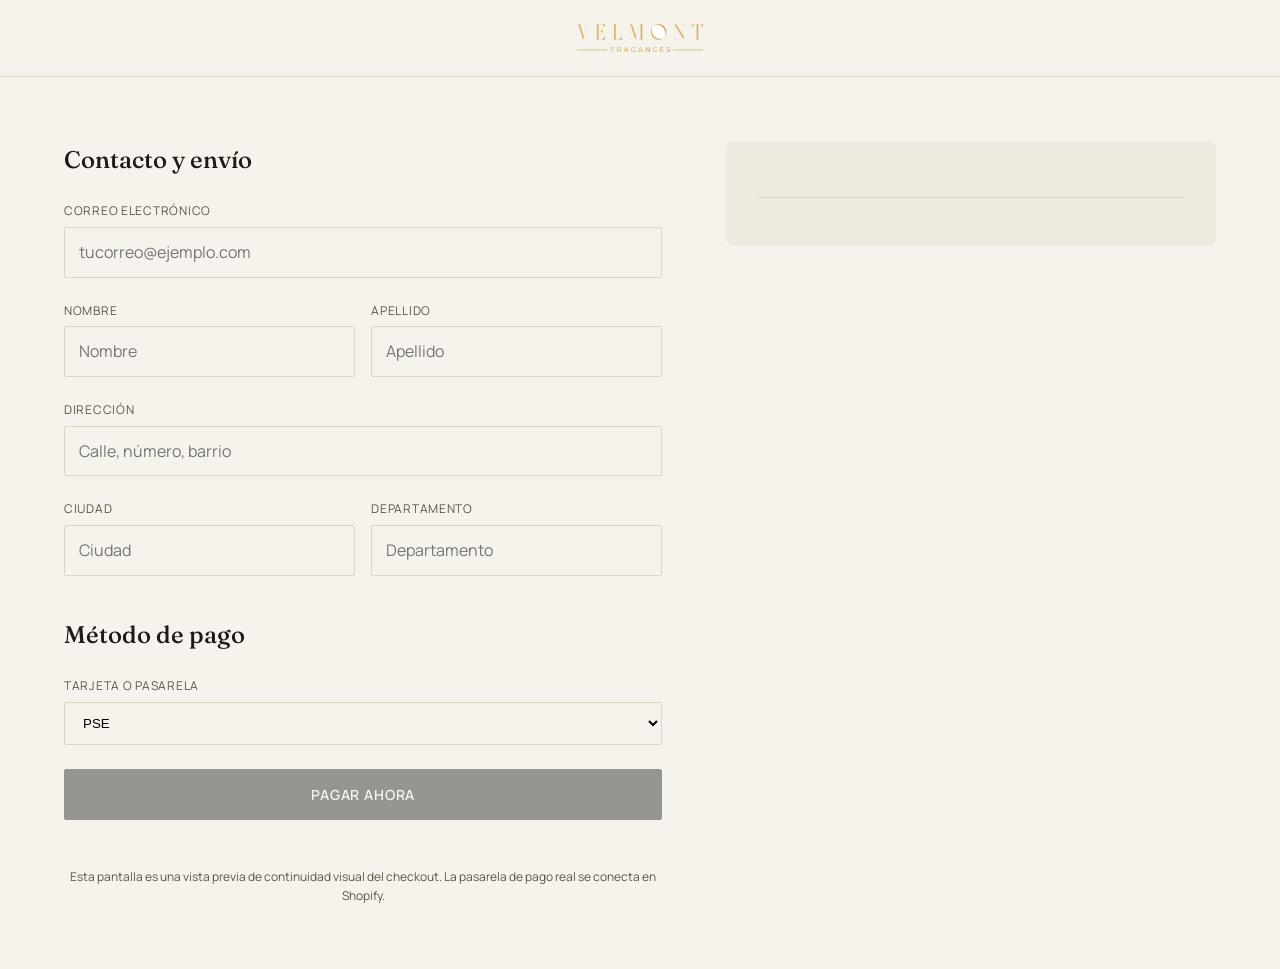
==== prototype/checkout-preview.html @ fd4b8d19 "Add VELMONT prototype: full boutique perfume experience Complete static prototype (no build step) im" ====
<!doctype html>
<html lang="es">
<head>
<meta charset="utf-8">
<meta name="viewport" content="width=device-width, initial-scale=1">
<title>Finalizar compra — VELMONT</title>
<meta name="robots" content="noindex">
<link rel="icon" href="assets/img/logo/favicon-32.png" sizes="32x32">
<link rel="preconnect" href="https://fonts.googleapis.com">
<link rel="preconnect" href="https://fonts.gstatic.com" crossorigin>
<link href="https://fonts.googleapis.com/css2?family=Fraunces:ital,opsz,wght@0,9..144,400;0,9..144,500;0,9..144,600&family=Manrope:wght@400;500;600;700&display=swap" rel="stylesheet">
<link rel="stylesheet" href="assets/css/tokens.css">
<link rel="stylesheet" href="assets/css/base.css">
<link rel="stylesheet" href="assets/css/components.css">
<style>
  body { background: var(--paper); }
  .checkout-header { display: flex; align-items: center; justify-content: center; padding: var(--sp-5) 0; border-bottom: 1px solid var(--line); }
  .checkout-header img { height: 28px; }
  .checkout { display: grid; grid-template-columns: 1.1fr 0.9fr; gap: var(--sp-8); padding-block: var(--sp-8); }
  .checkout__form, .checkout__summary { min-width: 0; }
  .checkout__form { display: flex; flex-direction: column; gap: var(--sp-5); }
  .form-field { display: flex; flex-direction: column; gap: 6px; min-width: 0; }
  .form-field label { font-size: var(--fs-label); letter-spacing: var(--tracking-wide); text-transform: uppercase; color: var(--on-surface-dim); }
  .form-field input, .form-field select { width: 100%; min-width: 0; border: 1px solid var(--line); border-radius: var(--radius-sm); padding: 12px 14px; background: var(--surface); }
  .form-row { display: grid; grid-template-columns: 1fr 1fr; gap: var(--sp-4); }
  @media (max-width: 480px) { .form-row { grid-template-columns: 1fr; } }
  .checkout__summary { background: var(--surface-alt); border-radius: var(--radius-lg); padding: var(--sp-6); align-self: start; position: sticky; top: var(--sp-6); }
  .summary-line { display: grid; grid-template-columns: 48px 1fr auto; gap: var(--sp-3); align-items: center; margin-bottom: var(--sp-4); }
  .summary-line__thumb { width: 48px; }
  .summary-totals { border-top: 1px solid var(--line); margin-top: var(--sp-5); padding-top: var(--sp-4); display: flex; flex-direction: column; gap: 8px; font-size: var(--fs-small); }
  .summary-totals .row-total { font-family: var(--font-display); font-size: 1.3rem; padding-top: var(--sp-2); border-top: 1px solid var(--line); }
  .badge-note { font-size: 12px; color: var(--on-surface-dim); margin-top: var(--sp-5); text-align: center; }
  @media (max-width: 860px) { .checkout { grid-template-columns: 1fr; } .checkout__summary { position: static; } }
</style>
</head>
<body>
  <div class="checkout-header">
    <a href="/"><img src="assets/img/logo/velmont-wordmark.png" alt="VELMONT"></a>
  </div>
  <main class="container checkout">
    <section class="checkout__form">
      <h1 class="h-card">Contacto y envío</h1>
      <div class="form-field"><label>Correo electrónico</label><input type="email" placeholder="tucorreo@ejemplo.com"></div>
      <div class="form-row">
        <div class="form-field"><label>Nombre</label><input type="text" placeholder="Nombre"></div>
        <div class="form-field"><label>Apellido</label><input type="text" placeholder="Apellido"></div>
      </div>
      <div class="form-field"><label>Dirección</label><input type="text" placeholder="Calle, número, barrio"></div>
      <div class="form-row">
        <div class="form-field"><label>Ciudad</label><input type="text" placeholder="Ciudad"></div>
        <div class="form-field"><label>Departamento</label><input type="text" placeholder="Departamento"></div>
      </div>
      <h1 class="h-card" style="margin-top:16px">Método de pago</h1>
      <div class="form-field"><label>Tarjeta o pasarela</label><select><option>PSE</option><option>Tarjeta de crédito/débito</option><option>Nequi</option></select></div>
      <button class="btn btn--primary btn--block" disabled title="Vista previa de continuidad visual — sin pasarela real conectada">Pagar ahora</button>
      <p class="badge-note">Esta pantalla es una vista previa de continuidad visual del checkout. La pasarela de pago real se conecta en Shopify.</p>
    </section>
    <aside class="checkout__summary">
      <div data-summary-lines></div>
      <div class="summary-totals" data-summary-totals></div>
    </aside>
  </main>
  <script type="module" src="assets/js/checkout-preview.js"></script>
</body>
</html>
---- prototype/assets/css/tokens.css ----
/* ==========================================================================
   VELMONT — Design Tokens
   Boutique de perfumería + editorial de lujo.
   Paleta: negro profundo, blanco/hueso, neutros cálidos, dorado (metal, no amarillo).
   ========================================================================== */

:root{
  /* ---- Color: base ---- */
  --black:        #0B0B0C;
  --black-soft:   #141311;
  --ink:          #1C1A16;
  --paper:        #F6F3EC;
  --paper-dim:    #EFEAE0;
  --sand:         #E7E1D3;
  --taupe:        #8C8272;
  --taupe-dark:   #5B5548;
  --line:         #DDD6C6;
  --line-on-dark: rgba(246,243,236,0.14);

  /* ---- Color: gold (metal gradient, never flat yellow) ---- */
  --gold-light:   #E8D9B5;
  --gold:         #C9A867;
  --gold-deep:    #96793C;
  --gold-grad:    linear-gradient(135deg, var(--gold-light) 0%, var(--gold) 52%, var(--gold-deep) 100%);
  --gold-grad-soft: linear-gradient(135deg, var(--gold-light) 0%, var(--gold) 100%);

  /* ---- Color: semantic ---- */
  --surface: var(--paper);
  --surface-alt: var(--paper-dim);
  --on-surface: var(--ink);
  --on-surface-dim: var(--taupe-dark);
  --surface-inverse: var(--black);
  --on-surface-inverse: var(--paper);
  --on-surface-inverse-dim: rgba(246,243,236,0.62);

  /* ---- Type ---- */
  --font-display: 'Fraunces', 'Iowan Old Style', Georgia, serif;
  --font-body: 'Manrope', 'Segoe UI', -apple-system, sans-serif;

  --tracking-label: 0.16em;
  --tracking-wide: 0.06em;

  /* Fluid type scale */
  --fs-display-1: clamp(2.6rem, 6vw + 1rem, 6.4rem);
  --fs-display-2: clamp(2rem, 4vw + 1rem, 3.6rem);
  --fs-h2: clamp(1.6rem, 2.4vw + 1rem, 2.6rem);
  --fs-h3: clamp(1.2rem, 1.2vw + 1rem, 1.5rem);
  --fs-body-lg: clamp(1.05rem, 0.4vw + 1rem, 1.2rem);
  --fs-body: 1rem;
  --fs-small: 0.875rem;
  --fs-label: 0.75rem;

  /* ---- Spacing (8pt-ish rhythm) ---- */
  --sp-1: 4px;
  --sp-2: 8px;
  --sp-3: 12px;
  --sp-4: 16px;
  --sp-5: 24px;
  --sp-6: 32px;
  --sp-7: 48px;
  --sp-8: 64px;
  --sp-9: 96px;
  --sp-10: 128px;

  --section-pad-y: clamp(56px, 9vw, 140px);
  --gutter: clamp(20px, 5vw, 64px);
  --max-w: 1440px;

  /* ---- Motion ---- */
  --ease-out: cubic-bezier(.16,1,.3,1);
  --ease-in-out: cubic-bezier(.65,0,.35,1);
  --dur-fast: 180ms;
  --dur-base: 320ms;
  --dur-slow: 560ms;

  /* ---- Elevation ---- */
  --shadow-sm: 0 2px 8px rgba(11,11,12,0.06);
  --shadow-md: 0 12px 32px rgba(11,11,12,0.10);
  --shadow-lg: 0 24px 64px rgba(11,11,12,0.16);
  --shadow-gold: 0 8px 24px rgba(150,121,60,0.25);

  --radius-sm: 2px;
  --radius-md: 4px;
  --radius-lg: 8px;

  --header-h: 76px;
}

/* Data-surface hook so components can flip contexts cleanly (light block vs dark block) */
[data-surface="dark"]{
  --surface: var(--black);
  --surface-alt: var(--black-soft);
  --on-surface: var(--paper);
  --on-surface-dim: rgba(246,243,236,0.62);
  --line: var(--line-on-dark);
}
---- prototype/assets/css/base.css ----
/* ==========================================================================
   VELMONT — Base: reset, tipografia, layout, utilidades
   ========================================================================== */

*, *::before, *::after { box-sizing: border-box; }
html { -webkit-text-size-adjust: 100%; scroll-behavior: smooth; }
@media (prefers-reduced-motion: reduce) { html { scroll-behavior: auto; } }

html.no-scroll, html.no-scroll body { overflow: hidden; height: 100%; }

body {
  margin: 0;
  background: var(--surface);
  color: var(--on-surface);
  font-family: var(--font-body);
  font-size: var(--fs-body);
  line-height: 1.55;
  -webkit-font-smoothing: antialiased;
  overflow-x: hidden;
}

img, svg { max-width: 100%; display: block; }
a { color: inherit; text-decoration: none; }
button { font: inherit; color: inherit; background: none; border: 0; cursor: pointer; }
input { font: inherit; }
ul { list-style: none; margin: 0; padding: 0; }
h1, h2, h3, h4, p { margin: 0; }

::selection { background: var(--gold); color: var(--black); }

/* ---- Tipografia ---- */
.eyebrow {
  font-family: var(--font-body);
  font-size: var(--fs-label);
  letter-spacing: var(--tracking-label);
  text-transform: uppercase;
  color: var(--gold-deep);
  font-weight: 600;
}
[data-surface="dark"] .eyebrow { color: var(--gold-light); }

.h-display { font-family: var(--font-display); font-size: var(--fs-display-1); line-height: 0.98; font-weight: 500; letter-spacing: -0.01em; }
.h-section { font-family: var(--font-display); font-size: var(--fs-display-2); line-height: 1.04; font-weight: 500; }
.h-editorial { font-family: var(--font-display); font-size: var(--fs-h2); line-height: 1.1; font-weight: 500; font-style: italic; }
.h-card { font-family: var(--font-display); font-size: var(--fs-h3); font-weight: 500; }

.lede { font-size: var(--fs-body-lg); color: var(--on-surface-dim); max-width: 46ch; }

.gold-text {
  background: var(--gold-grad);
  -webkit-background-clip: text; background-clip: text; color: transparent;
}

/* ---- Layout ---- */
.container {
  max-width: var(--max-w);
  margin-inline: auto;
  padding-inline: var(--gutter);
}

.section {
  padding-block: var(--section-pad-y);
  position: relative;
}

.section-head {
  display: flex;
  flex-direction: column;
  gap: var(--sp-3);
  margin-bottom: var(--sp-7);
  max-width: 640px;
}
.section-head--center { margin-inline: auto; text-align: center; align-items: center; }
.section-head--split { flex-direction: row; align-items: flex-end; justify-content: space-between; max-width: none; gap: var(--sp-5); }
@media (max-width: 720px) { .section-head--split { flex-direction: column; align-items: flex-start; } }

.visually-hidden {
  position: absolute; width: 1px; height: 1px; padding: 0; margin: -1px;
  overflow: hidden; clip: rect(0,0,0,0); white-space: nowrap; border: 0;
}

/* ---- Botones ---- */
.btn {
  display: inline-flex; align-items: center; justify-content: center; gap: var(--sp-2);
  padding: 14px 30px;
  font-size: var(--fs-small);
  font-weight: 600;
  letter-spacing: var(--tracking-wide);
  text-transform: uppercase;
  border-radius: var(--radius-sm);
  transition: transform var(--dur-fast) var(--ease-out), box-shadow var(--dur-fast) var(--ease-out), background var(--dur-fast), color var(--dur-fast), border-color var(--dur-fast);
  white-space: nowrap;
}
.btn--primary {
  background: var(--black);
  color: var(--paper);
  border: 1px solid var(--black);
}
.btn--primary:hover { background: var(--ink); box-shadow: var(--shadow-md); transform: translateY(-1px); }
[data-surface="dark"] .btn--primary { background: var(--gold-grad); color: var(--black); border-color: transparent; }
[data-surface="dark"] .btn--primary:hover { box-shadow: var(--shadow-gold); }

.btn--ghost {
  background: transparent;
  color: var(--on-surface);
  border: 1px solid var(--on-surface);
}
.btn--ghost:hover { background: var(--on-surface); color: var(--surface); }
[data-surface="dark"] .btn--ghost { border-color: var(--line-on-dark); color: var(--paper); }
[data-surface="dark"] .btn--ghost:hover { background: var(--paper); color: var(--black); }

.btn--tiny { padding: 9px 16px; font-size: 0.7rem; }
.btn--block { width: 100%; }
.btn:disabled { opacity: 0.4; cursor: not-allowed; transform: none !important; }

.link-underline {
  position: relative;
  padding-bottom: 2px;
  background-image: var(--gold-grad);
  background-size: 0% 1px;
  background-repeat: no-repeat;
  background-position: left bottom;
  transition: background-size var(--dur-base) var(--ease-out);
}
.link-underline:hover { background-size: 100% 1px; }

.icon-btn {
  width: 40px; height: 40px;
  display: inline-flex; align-items: center; justify-content: center;
  font-size: 1.4rem; line-height: 1;
  border-radius: 50%;
  transition: background var(--dur-fast);
}
.icon-btn:hover { background: rgba(0,0,0,0.06); }
[data-surface="dark"] .icon-btn:hover { background: rgba(255,255,255,0.1); }

/* ---- Reveal on scroll ---- */
[data-reveal] {
  opacity: 0;
  transform: translateY(24px);
  transition: opacity 700ms var(--ease-out), transform 700ms var(--ease-out);
}
[data-reveal].is-revealed { opacity: 1; transform: translateY(0); }
[data-reveal="fade"] { transform: none; }
[data-reveal-delay="1"] { transition-delay: 90ms; }
[data-reveal-delay="2"] { transition-delay: 180ms; }
[data-reveal-delay="3"] { transition-delay: 270ms; }

/* ---- Loading screen ---- */
[data-loading-screen] {
  position: fixed; inset: 0; z-index: 999;
  background: var(--black);
  display: flex; align-items: center; justify-content: center;
  transition: opacity 650ms var(--ease-in-out);
}
[data-loading-screen].is-hidden { opacity: 0; pointer-events: none; }
.loading-mark { width: min(46vw, 220px); opacity: 0; animation: loadingIn 900ms var(--ease-out) forwards; }
.loading-rule { width: 120px; height: 1px; background: var(--gold-grad); margin: var(--sp-4) auto 0; transform: scaleX(0); animation: ruleIn 700ms 500ms var(--ease-out) forwards; }
@keyframes loadingIn { from { opacity: 0; transform: translateY(10px) scale(0.98); filter: blur(6px); } to { opacity: 1; transform: none; filter: blur(0); } }
@keyframes ruleIn { to { transform: scaleX(1); } }
@media (prefers-reduced-motion: reduce) {
  .loading-mark, .loading-rule { animation: none; opacity: 1; transform: none; }
}

/* ---- Toast ---- */
.toast {
  position: fixed; left: 50%; bottom: 28px; transform: translate(-50%, 16px);
  background: var(--black); color: var(--paper);
  padding: 12px 22px; border-radius: 999px;
  font-size: var(--fs-label); letter-spacing: var(--tracking-label); text-transform: uppercase;
  opacity: 0; pointer-events: none; z-index: 400;
  transition: opacity var(--dur-base) var(--ease-out), transform var(--dur-base) var(--ease-out);
  box-shadow: var(--shadow-lg);
}
.toast.is-visible { opacity: 1; transform: translate(-50%, 0); pointer-events: auto; }

@media (max-width: 640px) {
  .btn { padding: 13px 22px; }
}
---- prototype/assets/css/components.css ----
/* ==========================================================================
   VELMONT — Componentes
   ========================================================================== */

/* ---------------- Header ---------------- */
.site-header {
  position: fixed; top: 0; left: 0; right: 0; z-index: 200;
  height: var(--header-h);
  display: flex; align-items: center;
  background: transparent;
  border-bottom: 1px solid transparent;
  transition: background var(--dur-base) var(--ease-out), border-color var(--dur-base) var(--ease-out), backdrop-filter var(--dur-base);
}
.site-header.is-scrolled {
  background: rgba(11,11,12,0.72);
  backdrop-filter: blur(14px) saturate(140%);
  -webkit-backdrop-filter: blur(14px) saturate(140%);
  border-bottom-color: var(--line-on-dark);
}
body[data-header-theme="light"] .site-header.is-scrolled {
  background: rgba(246,243,236,0.82);
  border-bottom-color: var(--line);
}
.site-header__inner {
  width: 100%;
  position: relative;
  display: flex;
  align-items: center;
  justify-content: space-between;
  gap: var(--sp-4);
}
.site-header__nav { display: flex; gap: var(--sp-5); }
.site-header__nav a {
  font-size: 0.72rem; letter-spacing: var(--tracking-wide); text-transform: uppercase;
  white-space: nowrap;
  color: var(--paper); opacity: 0.86;
  transition: opacity var(--dur-fast);
}
body[data-header-theme="light"] .site-header__nav a { color: var(--ink); }
.site-header__nav a:hover { opacity: 1; }

.site-header__logo {
  position: absolute; left: 50%; top: 50%; transform: translate(-50%, -50%);
  display: flex; align-items: center;
}
.site-header__logo img { height: 30px; width: auto; }

.site-header__actions { margin-left: auto; display: flex; align-items: center; justify-content: flex-end; gap: var(--sp-2); }
.site-header__actions .icon-btn { color: var(--paper); position: relative; }
body[data-header-theme="light"] .site-header__actions .icon-btn { color: var(--ink); }
.cart-badge {
  position: absolute; top: 2px; right: 2px;
  min-width: 16px; height: 16px; padding: 0 3px;
  border-radius: 999px; background: var(--gold-grad); color: var(--black);
  font-size: 10px; font-weight: 700; line-height: 16px; text-align: center;
}
.cart-badge.is-hidden { display: none; }

.nav-toggle { display: none; }

@media (max-width: 960px) {
  .site-header__nav { display: none; }
  .nav-toggle { display: inline-flex; }
  .site-header__logo img { height: 24px; }
  [data-favorites-open] { display: none; }
}

@media (max-width: 420px) {
  .site-header__logo img { height: 19px; }
  .site-header__actions { gap: 0; }
  .site-header__actions .icon-btn { width: 34px; height: 34px; }
}

/* mobile nav panel */
.nav-panel {
  position: fixed; inset: 0; z-index: 210;
  background: var(--black); color: var(--paper);
  transform: translateY(-100%);
  transition: transform var(--dur-slow) var(--ease-in-out);
  display: flex; flex-direction: column;
  padding: var(--sp-7) var(--gutter);
}
.nav-panel.is-open { transform: translateY(0); }
.nav-panel__close { align-self: flex-end; color: var(--paper); }
.nav-panel__links { display: flex; flex-direction: column; gap: var(--sp-5); margin-top: var(--sp-8); }
.nav-panel__links a, .nav-panel__links button { font-family: var(--font-display); font-size: 2rem; text-align: left; }

/* ---------------- Hero ---------------- */
.hero {
  position: relative;
  min-height: 100svh;
  display: flex; align-items: center;
  background: var(--black); color: var(--paper);
  overflow: hidden;
}
.hero__bg {
  position: absolute; inset: -4%;
  background-image: url('../img/marble-dark.webp');
  background-size: cover; background-position: center;
  opacity: 0.5;
}
.hero__scrim {
  position: absolute; inset: 0;
  background: radial-gradient(120% 90% at 50% 20%, rgba(11,11,12,0.35) 0%, rgba(11,11,12,0.88) 62%, var(--black) 100%);
}
.hero__glow {
  position: absolute; width: 60vw; height: 60vw; max-width: 760px; max-height: 760px;
  border-radius: 50%;
  background: radial-gradient(circle, rgba(201,168,103,0.20) 0%, rgba(201,168,103,0) 70%);
  top: 8%; left: 50%; transform: translateX(-50%);
  pointer-events: none;
}
.hero__inner {
  position: relative; z-index: 2;
  width: 100%;
  padding-top: calc(var(--header-h) + var(--sp-7));
  padding-bottom: var(--sp-8);
  display: grid;
  grid-template-columns: 1.1fr 0.9fr;
  align-items: center;
  gap: var(--sp-7);
}
.hero__copy { max-width: 560px; }
.hero__eyebrow { color: var(--gold-light); }
.hero__title { margin-top: var(--sp-4); color: var(--paper); }
.hero__lede { margin-top: var(--sp-5); color: var(--on-surface-inverse-dim); }
.hero__ctas { margin-top: var(--sp-6); display: flex; gap: var(--sp-4); flex-wrap: wrap; }

.hero__stage { position: relative; display: flex; align-items: center; justify-content: center; min-height: 420px; }
.hero__bottle { width: min(60vw, 320px); filter: drop-shadow(0 40px 60px rgba(0,0,0,0.55)); }
.hero__bottle svg { width: 100%; height: auto; }
.hero__ring {
  position: absolute; width: 120%; height: 120%;
  border: 1px solid var(--line-on-dark); border-radius: 50%;
}

@media (max-width: 960px) {
  .hero__inner { grid-template-columns: 1fr; text-align: left; }
  .hero__stage { order: -1; min-height: 260px; }
  .hero__bottle { width: 180px; }
}

/* ---------------- Trust bar ---------------- */
.trust-bar {
  border-block: 1px solid var(--line);
  background: var(--surface);
}
.trust-bar__inner {
  display: flex; flex-wrap: wrap; justify-content: space-between; gap: var(--sp-5);
  padding-block: var(--sp-5);
}
.trust-item { display: flex; align-items: center; gap: var(--sp-3); font-size: var(--fs-small); letter-spacing: var(--tracking-wide); text-transform: uppercase; color: var(--on-surface-dim); }
.trust-item svg { width: 18px; height: 18px; flex: none; }

/* ---------------- Finder teaser ---------------- */
.finder-teaser {
  background: var(--surface);
  text-align: center;
}
.finder-teaser__title { margin-top: var(--sp-3); }
.finder-teaser__lede { margin: var(--sp-4) auto 0; }
.finder-teaser__cta { margin-top: var(--sp-6); }

/* ---------------- Finder (quiz) ---------------- */
.finder-section { background: var(--black); color: var(--paper); }
.finder { max-width: 720px; margin-inline: auto; text-align: center; }
.finder__progress { height: 2px; background: var(--line-on-dark); margin-bottom: var(--sp-5); }
.finder__progress-fill { height: 100%; background: var(--gold-grad); transition: width var(--dur-slow) var(--ease-out); }
.finder__step-label { font-size: var(--fs-label); letter-spacing: var(--tracking-label); text-transform: uppercase; color: var(--gold-light); }
.finder__title { margin-top: var(--sp-3); font-size: var(--fs-h2); }
.finder__options {
  margin-top: var(--sp-7);
  display: grid; grid-template-columns: repeat(auto-fit, minmax(150px, 1fr)); gap: var(--sp-3);
}
.finder__option {
  padding: 20px 14px;
  border: 1px solid var(--line-on-dark);
  border-radius: var(--radius-md);
  font-size: var(--fs-small); letter-spacing: var(--tracking-wide); text-transform: uppercase;
  transition: border-color var(--dur-fast), background var(--dur-fast), transform var(--dur-fast);
}
.finder__option:hover { border-color: var(--gold); transform: translateY(-2px); }
.finder__option.is-selected { border-color: var(--gold); background: rgba(201,168,103,0.12); color: var(--gold-light); }
.finder__continue { margin-top: var(--sp-6); }
.finder__back { margin-top: var(--sp-5); font-size: var(--fs-small); color: var(--on-surface-inverse-dim); letter-spacing: var(--tracking-wide); }

.finder--loading { padding-block: var(--sp-8); }

.finder-results { margin-top: var(--sp-7); display: flex; flex-direction: column; gap: var(--sp-3); text-align: left; }
.finder-result {
  display: grid; grid-template-columns: 64px 1fr auto; gap: var(--sp-4); align-items: center;
  padding: var(--sp-4); border: 1px solid var(--line-on-dark); border-radius: var(--radius-md);
}
.finder-result__thumb { width: 64px; }
.finder-result__family { font-size: var(--fs-label); letter-spacing: var(--tracking-wide); text-transform: uppercase; color: var(--gold-light); }
.finder-result__name { font-family: var(--font-display); font-size: 1.2rem; margin-top: 2px; }
.finder-result__desc { color: var(--on-surface-inverse-dim); font-size: var(--fs-small); margin-top: 4px; max-width: 46ch; }
.finder-result__price { margin-top: 6px; font-weight: 600; }
.finder-result__actions { display: flex; flex-direction: column; gap: var(--sp-2); }
.finder__restart { margin-top: var(--sp-6); font-size: var(--fs-small); letter-spacing: var(--tracking-wide); text-transform: uppercase; color: var(--gold-light); }

@media (max-width: 640px) {
  .finder-result { grid-template-columns: 56px 1fr; }
  .finder-result__actions { grid-column: 1 / -1; flex-direction: row; }
}

/* ---------------- Product card / grid ---------------- */
.product-grid {
  display: grid; gap: var(--sp-5);
  grid-template-columns: repeat(4, 1fr);
}
.product-grid[data-layout="editorial"] .product-card:nth-child(6n+1) { grid-column: span 2; grid-row: span 2; }
.product-grid[data-layout="editorial"] .product-card:nth-child(6n+1) .product-card__thumb { min-height: 100%; }

@media (max-width: 1100px) { .product-grid { grid-template-columns: repeat(3, 1fr); } }
@media (max-width: 720px) {
  .product-grid { grid-template-columns: repeat(2, 1fr); gap: var(--sp-3); }
  .product-grid[data-layout="editorial"] .product-card:nth-child(6n+1) { grid-column: span 2; grid-row: span 1; }
}

.product-card {
  position: relative;
  display: flex; flex-direction: column;
  background: var(--surface-alt);
  border-radius: var(--radius-md);
  overflow: hidden;
  transition: box-shadow var(--dur-base) var(--ease-out);
}
.product-card:hover { box-shadow: var(--shadow-md); }
.product-card__thumb {
  position: relative;
  aspect-ratio: 3/4;
  display: flex; align-items: center; justify-content: center;
  padding: var(--sp-5);
  overflow: hidden;
}
.product-card__thumb svg { width: 62%; transition: transform var(--dur-slow) var(--ease-out); }
.product-card:hover .product-card__thumb svg { transform: translateY(-4px) scale(1.03); }
.product-card__badge {
  position: absolute; top: var(--sp-3); left: var(--sp-3);
  font-size: 10px; letter-spacing: var(--tracking-label); text-transform: uppercase;
  padding: 5px 10px; border-radius: 999px;
  background: var(--gold-grad); color: var(--black); font-weight: 700;
}
.product-card__quick {
  position: absolute; right: var(--sp-3); bottom: var(--sp-3);
  opacity: 0; transform: translateY(6px);
  transition: opacity var(--dur-base), transform var(--dur-base);
}
.product-card:hover .product-card__quick,
.product-card:focus-within .product-card__quick { opacity: 1; transform: none; }

.product-card__body { padding: var(--sp-4) var(--sp-5) var(--sp-5); display: flex; flex-direction: column; gap: 4px; }
.product-card__family { font-size: 10px; letter-spacing: var(--tracking-label); text-transform: uppercase; color: var(--on-surface-dim); }
.product-card__name { font-family: var(--font-display); font-size: 1.05rem; }
.product-card__price { margin-top: 6px; font-weight: 700; }
.product-card__link { position: absolute; inset: 0; z-index: 1; }
.product-card__quick, .product-card__badge { z-index: 2; }

.heart-btn {
  position: absolute; top: var(--sp-3); right: var(--sp-3); z-index: 2;
  width: 32px; height: 32px; border-radius: 50%;
  display: inline-flex; align-items: center; justify-content: center;
  background: rgba(246,243,236,0.85); color: var(--ink);
  transition: transform var(--dur-fast), color var(--dur-fast);
}
.heart-btn:hover { transform: scale(1.08); }
.heart-btn.is-active { color: #A8455A; }

/* ---------------- Filtros de coleccion ---------------- */
.filter-bar { display: flex; flex-wrap: wrap; gap: var(--sp-2); margin-bottom: var(--sp-6); }
.filter-chip {
  padding: 9px 18px; border-radius: 999px; border: 1px solid var(--line);
  font-size: var(--fs-small); letter-spacing: var(--tracking-wide); text-transform: uppercase;
  transition: all var(--dur-fast);
}
.filter-chip:hover { border-color: var(--gold); }
.filter-chip.is-active { background: var(--black); color: var(--paper); border-color: var(--black); }

/* ---------------- Editorial (dark story block) ---------------- */
.editorial { background: var(--black); color: var(--paper); overflow: hidden; }
.editorial__inner { display: grid; grid-template-columns: 1fr 1fr; gap: var(--sp-8); align-items: center; }
.editorial__figure { position: relative; aspect-ratio: 4/5; display: flex; align-items: center; justify-content: center; }
.editorial__figure .bottle-hero-svg { width: 46%; filter: drop-shadow(0 30px 50px rgba(0,0,0,0.5)); }
.editorial__figure::before {
  content: ''; position: absolute; inset: 6%;
  border: 1px solid var(--line-on-dark); border-radius: 50%;
}
.editorial__quote { font-size: var(--fs-h2); font-style: italic; margin-top: var(--sp-5); }
.editorial__body { margin-top: var(--sp-5); color: var(--on-surface-inverse-dim); max-width: 44ch; }

@media (max-width: 860px) {
  .editorial__inner { grid-template-columns: 1fr; }
  .editorial__figure { order: -1; aspect-ratio: 16/10; }
}

/* ---------------- Ofertas ---------------- */
.offers-grid { display: grid; grid-template-columns: 1fr 1fr; gap: var(--sp-5); }
@media (max-width: 860px) { .offers-grid { grid-template-columns: 1fr; } }

.offer-card {
  position: relative; overflow: hidden;
  border-radius: var(--radius-lg);
  padding: var(--sp-7) var(--sp-6);
  min-height: 340px;
  display: flex; flex-direction: column; justify-content: flex-end;
  color: var(--paper);
  background: linear-gradient(160deg, #1c1a16 0%, var(--black) 70%);
}
.offer-card::before {
  content: '';
  position: absolute; inset: 0;
  background-image: url('../img/marble-dark.webp');
  background-size: cover; background-position: center;
  opacity: 0.28; mix-blend-mode: luminosity;
}
.offer-card::after {
  content: '';
  position: absolute; inset: 0;
  background: linear-gradient(180deg, rgba(11,11,12,0.1) 0%, rgba(11,11,12,0.92) 85%);
}
.offer-card__content { position: relative; z-index: 1; }
.offer-card__eyebrow { color: var(--gold-light); }
.offer-card__price { font-family: var(--font-display); font-size: clamp(2.2rem, 4vw, 3rem); margin-top: var(--sp-2); }
.offer-card__copy { margin-top: var(--sp-2); color: var(--on-surface-inverse-dim); max-width: 34ch; }
.offer-card__cta { margin-top: var(--sp-5); }

/* ---------------- Cross-sell / profile bars (PDP) ---------------- */
.profile-bars { display: flex; flex-direction: column; gap: var(--sp-3); }
.profile-bar { display: grid; grid-template-columns: 110px 1fr; align-items: center; gap: var(--sp-3); }
.profile-bar__label { font-size: var(--fs-label); letter-spacing: var(--tracking-wide); text-transform: uppercase; color: var(--on-surface-dim); }
.profile-bar__track { height: 4px; background: var(--line); border-radius: 999px; overflow: hidden; }
.profile-bar__fill { height: 100%; background: var(--gold-grad); border-radius: 999px; }

/* ---------------- Cart drawer ---------------- */
.cart-overlay {
  position: fixed; inset: 0; background: rgba(11,11,12,0.5);
  opacity: 0; pointer-events: none; transition: opacity var(--dur-base); z-index: 300;
}
.cart-overlay.is-open { opacity: 1; pointer-events: auto; }

.cart-drawer {
  position: fixed; top: 0; right: 0; bottom: 0; z-index: 301;
  width: min(420px, 100vw);
  background: var(--paper); color: var(--ink);
  display: flex; flex-direction: column;
  transform: translateX(100%);
  transition: transform var(--dur-slow) var(--ease-in-out);
  box-shadow: -20px 0 60px rgba(0,0,0,0.2);
}
.cart-drawer.is-open { transform: translateX(0); }
.cart-drawer__head { display: flex; align-items: center; justify-content: space-between; padding: var(--sp-5) var(--sp-5) var(--sp-4); border-bottom: 1px solid var(--line); }
.cart-drawer__head h2 { font-family: var(--font-display); font-size: 1.3rem; }
.cart-drawer__body { flex: 1; overflow-y: auto; padding: var(--sp-5); }
.cart-drawer__foot { padding: var(--sp-5); border-top: 1px solid var(--line); display: flex; flex-direction: column; gap: var(--sp-3); }

.cart-empty { text-align: center; padding-block: var(--sp-8); display: flex; flex-direction: column; gap: var(--sp-4); align-items: center; color: var(--on-surface-dim); }

.cart-lines { display: flex; flex-direction: column; gap: var(--sp-4); }
.cart-line { display: grid; grid-template-columns: 56px 1fr auto; gap: var(--sp-3); align-items: center; }
.cart-line__thumb { width: 56px; }
.cart-line__name { font-family: var(--font-display); font-size: 1rem; }
.cart-line__family { font-size: 11px; text-transform: uppercase; letter-spacing: var(--tracking-wide); color: var(--on-surface-dim); }
.qty-stepper { display: inline-flex; align-items: center; gap: var(--sp-3); margin-top: 6px; border: 1px solid var(--line); border-radius: 999px; padding: 2px 4px; width: fit-content; }
.qty-stepper button { width: 22px; height: 22px; }
.cart-line__price { text-align: right; display: flex; flex-direction: column; align-items: flex-end; gap: 6px; font-weight: 600; }
.link-remove { font-size: 11px; text-transform: uppercase; letter-spacing: var(--tracking-wide); color: var(--on-surface-dim); }

.cart-promos { display: flex; flex-direction: column; gap: var(--sp-3); margin-top: var(--sp-5); }
.promo-card { border: 1px solid var(--line); border-radius: var(--radius-md); padding: var(--sp-4); }
.promo-card--applied { border-color: var(--gold); background: rgba(201,168,103,0.08); }
.promo-card__title { font-size: var(--fs-small); font-weight: 700; }
.promo-card__hint { font-size: var(--fs-small); color: var(--on-surface-dim); margin-top: 2px; }
.promo-bar { height: 4px; background: var(--line); border-radius: 999px; margin-top: var(--sp-3); overflow: hidden; }
.promo-bar__fill { height: 100%; background: var(--gold-grad); }
.promo-bar__label { margin-top: 4px; font-size: 11px; color: var(--on-surface-dim); }
.promo-card__meta { margin-top: var(--sp-2); font-size: var(--fs-small); }

.cart-cross { margin-top: var(--sp-6); }
.cart-cross__title { font-size: var(--fs-label); letter-spacing: var(--tracking-wide); text-transform: uppercase; color: var(--on-surface-dim); margin-bottom: var(--sp-3); }
.cart-cross__list { display: flex; flex-direction: column; gap: var(--sp-3); }
.cart-cross__list li { display: grid; grid-template-columns: 40px 1fr auto; align-items: center; gap: var(--sp-3); }
.cart-cross__thumb { width: 40px; }
.cart-cross__info { display: flex; flex-direction: column; font-size: var(--fs-small); }

.cart-row { display: flex; justify-content: space-between; font-size: var(--fs-small); }
.cart-row--savings { color: var(--gold-deep); }
.cart-row--total { font-family: var(--font-display); font-size: 1.2rem; padding-top: var(--sp-2); border-top: 1px solid var(--line); }

/* ---------------- Search overlay ---------------- */
.search-overlay {
  position: fixed; inset: 0; z-index: 320;
  background: rgba(11,11,12,0.96); color: var(--paper);
  opacity: 0; pointer-events: none;
  transition: opacity var(--dur-base) var(--ease-out);
  display: flex; align-items: flex-start; justify-content: center;
  padding: 10vh var(--gutter) var(--sp-8);
  overflow-y: auto;
}
.search-overlay.is-open { opacity: 1; pointer-events: auto; }
.search-overlay__panel { width: min(760px, 100%); position: relative; }
.search-overlay__close { position: absolute; right: 0; top: -56px; color: var(--paper); }
.search-overlay__label { font-size: var(--fs-label); letter-spacing: var(--tracking-label); text-transform: uppercase; color: var(--gold-light); }
.search-overlay__input {
  width: 100%; background: transparent; border: none; border-bottom: 1px solid var(--line-on-dark);
  color: var(--paper); font-family: var(--font-display); font-size: clamp(1.5rem, 4vw, 2.4rem);
  padding: var(--sp-4) 0; margin-top: var(--sp-3);
}
.search-overlay__input:focus { outline: none; border-color: var(--gold); }
.search-overlay__input::placeholder { color: rgba(246,243,236,0.4); font-style: italic; }
.search-overlay__fallback { margin-top: var(--sp-5); color: var(--on-surface-inverse-dim); font-size: var(--fs-small); }

.search-results-grid { margin-top: var(--sp-6); display: grid; grid-template-columns: repeat(3, 1fr); gap: var(--sp-4); }
@media (max-width: 640px) { .search-results-grid { grid-template-columns: repeat(2, 1fr); } }
.search-result { display: flex; flex-direction: column; align-items: center; text-align: center; gap: 6px; padding: var(--sp-3); border-radius: var(--radius-md); transition: background var(--dur-fast); }
.search-result:hover { background: rgba(255,255,255,0.05); }
.search-result__thumb { width: 70px; }
.search-result__name { font-family: var(--font-display); font-size: 0.95rem; }
.search-result__price { font-size: var(--fs-small); color: var(--gold-light); }

/* ---------------- Asesor VELMONT ---------------- */
.assistant-fab {
  position: fixed; right: var(--gutter); bottom: var(--sp-5); z-index: 250;
  display: inline-flex; align-items: center; gap: var(--sp-2);
  padding: 14px 20px; border-radius: 999px;
  background: var(--black); color: var(--paper);
  font-size: var(--fs-small); letter-spacing: var(--tracking-wide); text-transform: uppercase;
  box-shadow: var(--shadow-lg);
  border: 1px solid var(--line-on-dark);
  transition: transform var(--dur-fast);
}
.assistant-fab:hover { transform: translateY(-2px); }
.assistant-fab::before {
  content: ''; width: 8px; height: 8px; border-radius: 50%; background: var(--gold);
}

.assistant-panel {
  position: fixed; right: var(--gutter); bottom: calc(var(--sp-5) + 64px); z-index: 251;
  width: min(360px, calc(100vw - 2 * var(--gutter)));
  height: min(520px, 68vh);
  background: var(--paper); color: var(--ink);
  border-radius: var(--radius-lg);
  box-shadow: var(--shadow-lg);
  display: flex; flex-direction: column;
  transform: translateY(16px) scale(0.98); opacity: 0; pointer-events: none;
  transition: transform var(--dur-base) var(--ease-out), opacity var(--dur-base);
  overflow: hidden;
}
.assistant-panel.is-open { transform: none; opacity: 1; pointer-events: auto; }
.assistant-panel__head { background: var(--black); color: var(--paper); padding: var(--sp-4) var(--sp-5); display: flex; align-items: center; justify-content: space-between; }
.assistant-panel__title { font-family: var(--font-display); font-size: 1.05rem; }
.assistant-panel__status { font-size: 11px; color: var(--gold-light); text-transform: uppercase; letter-spacing: var(--tracking-wide); }
.assistant-panel__head .icon-btn { color: var(--paper); }

.assistant-panel__body { flex: 1; overflow-y: auto; padding: var(--sp-4); display: flex; flex-direction: column; gap: var(--sp-3); }
.assistant-msg { max-width: 84%; padding: 10px 14px; border-radius: 14px; font-size: var(--fs-small); line-height: 1.4; }
.assistant-msg--bot { align-self: flex-start; background: var(--surface-alt); border-bottom-left-radius: 4px; }
.assistant-msg--user { align-self: flex-end; background: var(--black); color: var(--paper); border-bottom-right-radius: 4px; }
.assistant-msg--products { max-width: 100%; background: transparent; padding: 0; display: flex; flex-direction: column; gap: var(--sp-2); }
.assistant-product { display: grid; grid-template-columns: 34px 1fr auto; align-items: center; gap: var(--sp-2); padding: var(--sp-2); border: 1px solid var(--line); border-radius: var(--radius-md); font-size: 12px; }
.assistant-product__thumb { width: 34px; }

.assistant-panel__quick { display: flex; flex-wrap: wrap; gap: 6px; padding: 0 var(--sp-4) var(--sp-3); }
.assistant-chip { border: 1px solid var(--line); border-radius: 999px; padding: 6px 12px; font-size: 11px; }
.assistant-chip:hover { border-color: var(--gold); }

.assistant-panel__form { display: flex; border-top: 1px solid var(--line); }
.assistant-panel__form input { flex: 1; border: none; padding: var(--sp-4); background: transparent; }
.assistant-panel__form input:focus { outline: none; }
.assistant-panel__form button { padding: 0 var(--sp-5); font-size: 1.2rem; }

@media (max-width: 640px) {
  .assistant-fab span { display: none; }
  .assistant-fab { padding: 14px; }
  .assistant-panel { right: var(--sp-3); left: var(--sp-3); width: auto; bottom: 84px; }
}

/* ---------------- Footer ---------------- */
.site-footer { background: var(--black); color: var(--on-surface-inverse-dim); padding-block: var(--sp-8) var(--sp-6); }
.site-footer__top { display: grid; grid-template-columns: 1.4fr repeat(3, 1fr); gap: var(--sp-6); padding-bottom: var(--sp-7); border-bottom: 1px solid var(--line-on-dark); }
.site-footer__brand img { height: 34px; margin-bottom: var(--sp-3); }
.site-footer__brand p { max-width: 32ch; font-size: var(--fs-small); }
.site-footer h4 { font-size: var(--fs-label); letter-spacing: var(--tracking-label); text-transform: uppercase; color: var(--paper); margin-bottom: var(--sp-3); }
.site-footer ul { display: flex; flex-direction: column; gap: var(--sp-2); font-size: var(--fs-small); }
.site-footer__bottom { display: flex; justify-content: space-between; align-items: center; padding-top: var(--sp-5); font-size: 12px; flex-wrap: wrap; gap: var(--sp-3); }

@media (max-width: 860px) {
  .site-footer__top { grid-template-columns: 1fr 1fr; }
}
@media (max-width: 520px) {
  .site-footer__top { grid-template-columns: 1fr; }
}
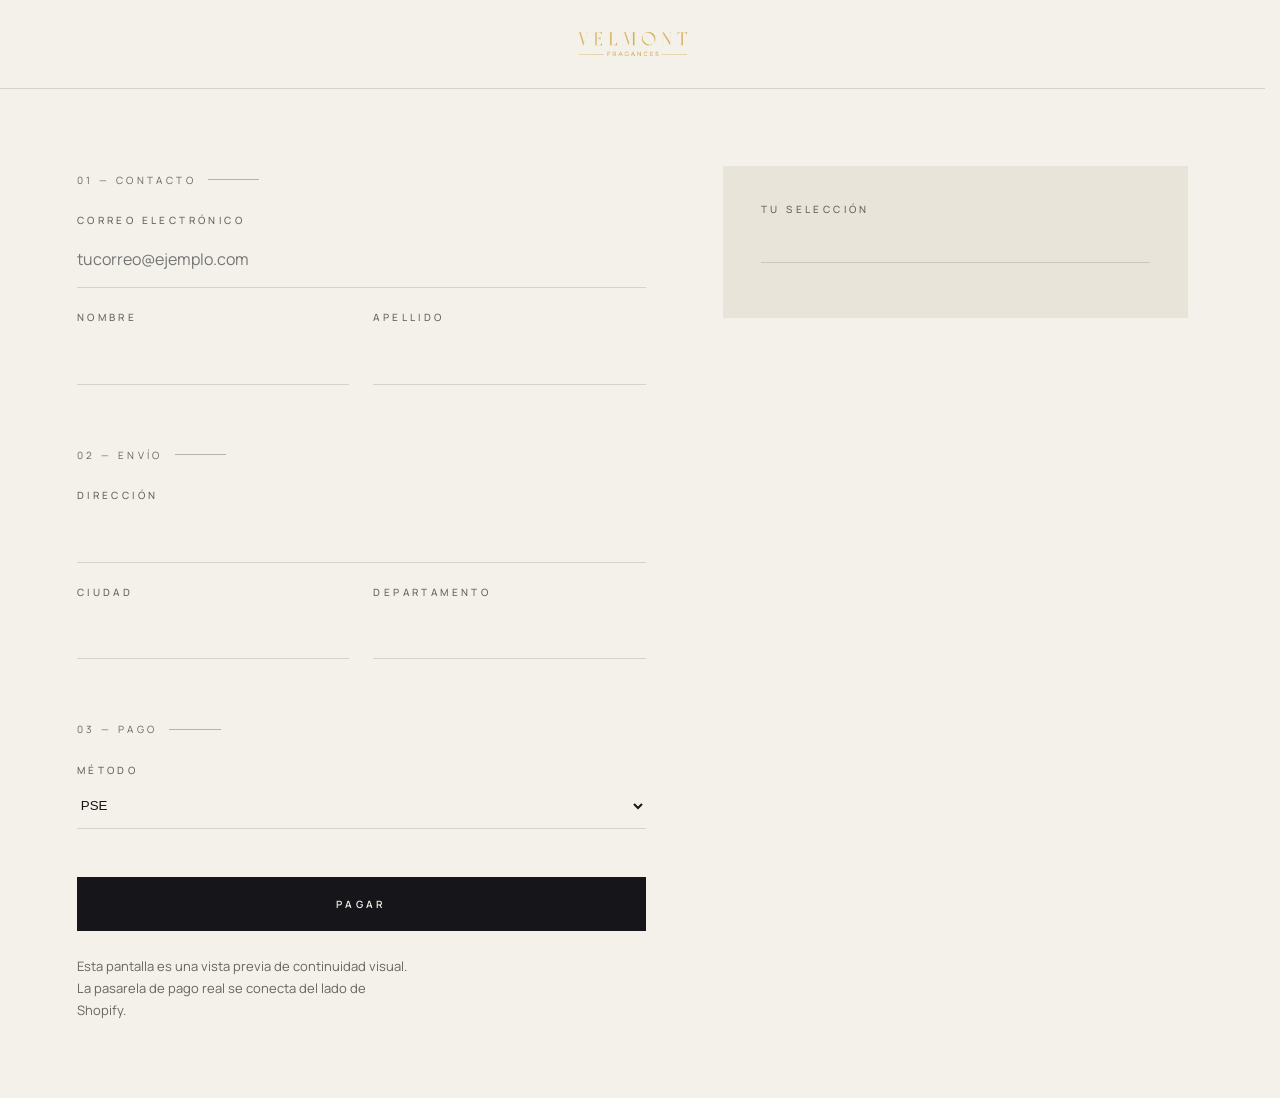
==== commit f1469f39: "Redesign VELMONT as a luxury perfume house, not a perfume store Full art-direction rebuild rather th" ====
--- a/prototype/checkout-preview.html
+++ b/prototype/checkout-preview.html
@@ -8,58 +8,78 @@
 <link rel="icon" href="assets/img/logo/favicon-32.png" sizes="32x32">
 <link rel="preconnect" href="https://fonts.googleapis.com">
 <link rel="preconnect" href="https://fonts.gstatic.com" crossorigin>
-<link href="https://fonts.googleapis.com/css2?family=Fraunces:ital,opsz,wght@0,9..144,400;0,9..144,500;0,9..144,600&family=Manrope:wght@400;500;600;700&display=swap" rel="stylesheet">
+<link href="https://fonts.googleapis.com/css2?family=Fraunces:ital,opsz,wght@0,9..144,300;0,9..144,400&family=Manrope:wght@400;500;600;700&display=swap" rel="stylesheet">
 <link rel="stylesheet" href="assets/css/tokens.css">
 <link rel="stylesheet" href="assets/css/base.css">
 <link rel="stylesheet" href="assets/css/components.css">
-<style>
-  body { background: var(--paper); }
-  .checkout-header { display: flex; align-items: center; justify-content: center; padding: var(--sp-5) 0; border-bottom: 1px solid var(--line); }
-  .checkout-header img { height: 28px; }
-  .checkout { display: grid; grid-template-columns: 1.1fr 0.9fr; gap: var(--sp-8); padding-block: var(--sp-8); }
-  .checkout__form, .checkout__summary { min-width: 0; }
-  .checkout__form { display: flex; flex-direction: column; gap: var(--sp-5); }
-  .form-field { display: flex; flex-direction: column; gap: 6px; min-width: 0; }
-  .form-field label { font-size: var(--fs-label); letter-spacing: var(--tracking-wide); text-transform: uppercase; color: var(--on-surface-dim); }
-  .form-field input, .form-field select { width: 100%; min-width: 0; border: 1px solid var(--line); border-radius: var(--radius-sm); padding: 12px 14px; background: var(--surface); }
-  .form-row { display: grid; grid-template-columns: 1fr 1fr; gap: var(--sp-4); }
-  @media (max-width: 480px) { .form-row { grid-template-columns: 1fr; } }
-  .checkout__summary { background: var(--surface-alt); border-radius: var(--radius-lg); padding: var(--sp-6); align-self: start; position: sticky; top: var(--sp-6); }
-  .summary-line { display: grid; grid-template-columns: 48px 1fr auto; gap: var(--sp-3); align-items: center; margin-bottom: var(--sp-4); }
-  .summary-line__thumb { width: 48px; }
-  .summary-totals { border-top: 1px solid var(--line); margin-top: var(--sp-5); padding-top: var(--sp-4); display: flex; flex-direction: column; gap: 8px; font-size: var(--fs-small); }
-  .summary-totals .row-total { font-family: var(--font-display); font-size: 1.3rem; padding-top: var(--sp-2); border-top: 1px solid var(--line); }
-  .badge-note { font-size: 12px; color: var(--on-surface-dim); margin-top: var(--sp-5); text-align: center; }
-  @media (max-width: 860px) { .checkout { grid-template-columns: 1fr; } .checkout__summary { position: static; } }
-</style>
 </head>
-<body>
-  <div class="checkout-header">
-    <a href="/"><img src="assets/img/logo/velmont-wordmark.png" alt="VELMONT"></a>
-  </div>
-  <main class="container checkout">
-    <section class="checkout__form">
-      <h1 class="h-card">Contacto y envío</h1>
-      <div class="form-field"><label>Correo electrónico</label><input type="email" placeholder="tucorreo@ejemplo.com"></div>
-      <div class="form-row">
-        <div class="form-field"><label>Nombre</label><input type="text" placeholder="Nombre"></div>
-        <div class="form-field"><label>Apellido</label><input type="text" placeholder="Apellido"></div>
+<body style="background:var(--ivory); color:var(--ink)">
+
+  <header style="display:flex;justify-content:center;padding:var(--s6) 0;border-bottom:1px solid var(--hairline)">
+    <a href="/"><img src="assets/img/logo/velmont-wordmark.png" alt="VELMONT" style="height:24px"></a>
+  </header>
+
+  <main class="ck">
+    <section class="ck__form">
+      <div>
+        <span class="section-index">01 — Contacto</span>
       </div>
-      <div class="form-field"><label>Dirección</label><input type="text" placeholder="Calle, número, barrio"></div>
-      <div class="form-row">
-        <div class="form-field"><label>Ciudad</label><input type="text" placeholder="Ciudad"></div>
-        <div class="form-field"><label>Departamento</label><input type="text" placeholder="Departamento"></div>
+      <div class="field">
+        <label class="label" for="mail">Correo electrónico</label>
+        <input id="mail" type="email" autocomplete="email" placeholder="tucorreo@ejemplo.com">
       </div>
-      <h1 class="h-card" style="margin-top:16px">Método de pago</h1>
-      <div class="form-field"><label>Tarjeta o pasarela</label><select><option>PSE</option><option>Tarjeta de crédito/débito</option><option>Nequi</option></select></div>
-      <button class="btn btn--primary btn--block" disabled title="Vista previa de continuidad visual — sin pasarela real conectada">Pagar ahora</button>
-      <p class="badge-note">Esta pantalla es una vista previa de continuidad visual del checkout. La pasarela de pago real se conecta en Shopify.</p>
+      <div class="field-row">
+        <div class="field">
+          <label class="label" for="nom">Nombre</label>
+          <input id="nom" type="text" autocomplete="given-name">
+        </div>
+        <div class="field">
+          <label class="label" for="ape">Apellido</label>
+          <input id="ape" type="text" autocomplete="family-name">
+        </div>
+      </div>
+
+      <div style="margin-top:var(--s6)">
+        <span class="section-index">02 — Envío</span>
+      </div>
+      <div class="field">
+        <label class="label" for="dir">Dirección</label>
+        <input id="dir" type="text" autocomplete="street-address">
+      </div>
+      <div class="field-row">
+        <div class="field">
+          <label class="label" for="ciu">Ciudad</label>
+          <input id="ciu" type="text" autocomplete="address-level2">
+        </div>
+        <div class="field">
+          <label class="label" for="dep">Departamento</label>
+          <input id="dep" type="text" autocomplete="address-level1">
+        </div>
+      </div>
+
+      <div style="margin-top:var(--s6)">
+        <span class="section-index">03 — Pago</span>
+      </div>
+      <div class="field">
+        <label class="label" for="pago">Método</label>
+        <select id="pago">
+          <option>PSE</option>
+          <option>Tarjeta de crédito o débito</option>
+          <option>Nequi</option>
+        </select>
+      </div>
+
+      <button class="act act--solid" disabled style="justify-content:center;margin-top:var(--s5)">Pagar</button>
+      <p class="fine">Esta pantalla es una vista previa de continuidad visual. La pasarela de pago real se conecta del lado de Shopify.</p>
     </section>
-    <aside class="checkout__summary">
-      <div data-summary-lines></div>
-      <div class="summary-totals" data-summary-totals></div>
+
+    <aside class="ck__summary">
+      <span class="label">Tu selección</span>
+      <div data-ck-lines style="margin-top:var(--s4)"></div>
+      <div class="ck__totals" data-ck-totals></div>
     </aside>
   </main>
-  <script type="module" src="assets/js/checkout-preview.js"></script>
+
+<script type="module" src="assets/js/checkout-preview.js"></script>
 </body>
 </html>
--- a/prototype/assets/css/tokens.css
+++ b/prototype/assets/css/tokens.css
@@ -1,96 +1,83 @@
 /* ==========================================================================
    VELMONT — Design Tokens
-   Boutique de perfumería + editorial de lujo.
-   Paleta: negro profundo, blanco/hueso, neutros cálidos, dorado (metal, no amarillo).
+   Dark luxury editorial. El lujo viene de composicion, tipografia, espacio
+   y movimiento — NO del dorado. El dorado es solo filo y acento.
    ========================================================================== */
 
 :root{
-  /* ---- Color: base ---- */
-  --black:        #0B0B0C;
-  --black-soft:   #141311;
-  --ink:          #1C1A16;
-  --paper:        #F6F3EC;
-  --paper-dim:    #EFEAE0;
-  --sand:         #E7E1D3;
-  --taupe:        #8C8272;
-  --taupe-dark:   #5B5548;
-  --line:         #DDD6C6;
-  --line-on-dark: rgba(246,243,236,0.14);
+  /* ---- Materia: negro profundo -> marfil -> piedra ---- */
+  --noir:        #08080A;
+  --noir-soft:   #101013;
+  --ink:         #16161A;
+  --ivory:       #F4F1EA;
+  --bone:        #E9E4D9;
+  --sand:        #DED7C7;
+  --stone:       #9C958A;
+  --stone-deep:  #6A645B;
 
-  /* ---- Color: gold (metal gradient, never flat yellow) ---- */
-  --gold-light:   #E8D9B5;
-  --gold:         #C9A867;
-  --gold-deep:    #96793C;
-  --gold-grad:    linear-gradient(135deg, var(--gold-light) 0%, var(--gold) 52%, var(--gold-deep) 100%);
-  --gold-grad-soft: linear-gradient(135deg, var(--gold-light) 0%, var(--gold) 100%);
+  /* ---- Dorado de marca (muestreado del logo real) ---- */
+  --gold:        #C9A867;
+  --gold-light:  #E4D3AB;
+  --gold-deep:   #8A6F3C;
+  --champagne:   #D8C7A6;
 
-  /* ---- Color: semantic ---- */
-  --surface: var(--paper);
-  --surface-alt: var(--paper-dim);
+  /* Metal solo para filos y barridos de luz, nunca relleno grande */
+  --gold-line:   linear-gradient(90deg, rgba(201,168,103,0) 0%, var(--gold) 50%, rgba(201,168,103,0) 100%);
+  --gold-edge:   linear-gradient(135deg, var(--gold-light) 0%, var(--gold) 45%, var(--gold-deep) 100%);
+
+  /* ---- Superficies semanticas ---- */
+  --surface: var(--ivory);
+  --surface-2: var(--bone);
   --on-surface: var(--ink);
-  --on-surface-dim: var(--taupe-dark);
-  --surface-inverse: var(--black);
-  --on-surface-inverse: var(--paper);
-  --on-surface-inverse-dim: rgba(246,243,236,0.62);
+  --on-surface-dim: var(--stone-deep);
+  --hairline: rgba(22,22,26,0.14);
+  --hairline-strong: rgba(22,22,26,0.28);
 
-  /* ---- Type ---- */
+  /* ---- Tipografia ---- */
   --font-display: 'Fraunces', 'Iowan Old Style', Georgia, serif;
-  --font-body: 'Manrope', 'Segoe UI', -apple-system, sans-serif;
+  --font-ui: 'Manrope', 'Segoe UI', -apple-system, sans-serif;
 
-  --tracking-label: 0.16em;
-  --tracking-wide: 0.06em;
+  /* Micro-label: la firma tipografica de la casa */
+  --label-size: 0.625rem;        /* 10px */
+  --label-track: 0.34em;
 
-  /* Fluid type scale */
-  --fs-display-1: clamp(2.6rem, 6vw + 1rem, 6.4rem);
-  --fs-display-2: clamp(2rem, 4vw + 1rem, 3.6rem);
-  --fs-h2: clamp(1.6rem, 2.4vw + 1rem, 2.6rem);
-  --fs-h3: clamp(1.2rem, 1.2vw + 1rem, 1.5rem);
-  --fs-body-lg: clamp(1.05rem, 0.4vw + 1rem, 1.2rem);
-  --fs-body: 1rem;
-  --fs-small: 0.875rem;
-  --fs-label: 0.75rem;
+  /* Escala display — grande de verdad */
+  --fs-mega:    clamp(3.5rem, 13vw, 13rem);   /* wordmark / momentos de impacto */
+  --fs-display: clamp(2.75rem, 7.5vw, 7rem);  /* titulares de seccion */
+  --fs-h2:      clamp(1.9rem, 3.6vw, 3.4rem);
+  --fs-h3:      clamp(1.15rem, 1.5vw, 1.6rem);
+  --fs-lede:    clamp(1rem, 0.5vw + 0.9rem, 1.15rem);
+  --fs-body:    1rem;
+  --fs-small:   0.8125rem;
 
-  /* ---- Spacing (8pt-ish rhythm) ---- */
-  --sp-1: 4px;
-  --sp-2: 8px;
-  --sp-3: 12px;
-  --sp-4: 16px;
-  --sp-5: 24px;
-  --sp-6: 32px;
-  --sp-7: 48px;
-  --sp-8: 64px;
-  --sp-9: 96px;
-  --sp-10: 128px;
+  /* ---- Ritmo espacial: el espacio es parte del lujo ---- */
+  --s1: 4px;  --s2: 8px;  --s3: 12px; --s4: 16px;
+  --s5: 24px; --s6: 32px; --s7: 48px; --s8: 64px;
+  --s9: 96px; --s10: 128px; --s11: 180px; --s12: 240px;
 
-  --section-pad-y: clamp(56px, 9vw, 140px);
-  --gutter: clamp(20px, 5vw, 64px);
-  --max-w: 1440px;
+  --band: clamp(96px, 13vw, 220px);      /* respiro vertical entre bandas */
+  --band-tight: clamp(64px, 8vw, 120px);
+  --gutter: clamp(20px, 6vw, 110px);     /* margenes amplios */
+  --measure: 62ch;
 
-  /* ---- Motion ---- */
+  /* ---- Movimiento: lento, preciso, intencional ---- */
   --ease-out: cubic-bezier(.16,1,.3,1);
-  --ease-in-out: cubic-bezier(.65,0,.35,1);
-  --dur-fast: 180ms;
-  --dur-base: 320ms;
-  --dur-slow: 560ms;
+  --ease-inout: cubic-bezier(.76,0,.24,1);
+  --t-fast: 240ms;
+  --t-base: 520ms;
+  --t-slow: 900ms;
+  --t-cine: 1400ms;
 
-  /* ---- Elevation ---- */
-  --shadow-sm: 0 2px 8px rgba(11,11,12,0.06);
-  --shadow-md: 0 12px 32px rgba(11,11,12,0.10);
-  --shadow-lg: 0 24px 64px rgba(11,11,12,0.16);
-  --shadow-gold: 0 8px 24px rgba(150,121,60,0.25);
-
-  --radius-sm: 2px;
-  --radius-md: 4px;
-  --radius-lg: 8px;
-
-  --header-h: 76px;
+  --header-h: 84px;
+  --z-header: 200; --z-menu: 300; --z-drawer: 400; --z-overlay: 500;
 }
 
-/* Data-surface hook so components can flip contexts cleanly (light block vs dark block) */
-[data-surface="dark"]{
-  --surface: var(--black);
-  --surface-alt: var(--black-soft);
-  --on-surface: var(--paper);
-  --on-surface-dim: rgba(246,243,236,0.62);
-  --line: var(--line-on-dark);
+/* Bloques oscuros: invierten las superficies, no los componentes */
+[data-tone="dark"]{
+  --surface: var(--noir);
+  --surface-2: var(--noir-soft);
+  --on-surface: var(--ivory);
+  --on-surface-dim: var(--stone);
+  --hairline: rgba(244,241,234,0.16);
+  --hairline-strong: rgba(244,241,234,0.34);
 }
--- a/prototype/assets/css/base.css
+++ b/prototype/assets/css/base.css
@@ -1,179 +1,236 @@
 /* ==========================================================================
-   VELMONT — Base: reset, tipografia, layout, utilidades
+   VELMONT — Base: reset, tipografia editorial, movimiento
    ========================================================================== */
 
 *, *::before, *::after { box-sizing: border-box; }
-html { -webkit-text-size-adjust: 100%; scroll-behavior: smooth; }
+html { -webkit-text-size-adjust: 100%; scroll-behavior: smooth; scrollbar-gutter: stable; }
 @media (prefers-reduced-motion: reduce) { html { scroll-behavior: auto; } }
-
 html.no-scroll, html.no-scroll body { overflow: hidden; height: 100%; }
 
 body {
   margin: 0;
-  background: var(--surface);
+  background: var(--noir);
   color: var(--on-surface);
-  font-family: var(--font-body);
+  font-family: var(--font-ui);
   font-size: var(--fs-body);
-  line-height: 1.55;
+  line-height: 1.6;
+  font-weight: 400;
   -webkit-font-smoothing: antialiased;
   overflow-x: hidden;
 }
 
-img, svg { max-width: 100%; display: block; }
+img, svg, video { max-width: 100%; display: block; }
 a { color: inherit; text-decoration: none; }
-button { font: inherit; color: inherit; background: none; border: 0; cursor: pointer; }
+button { font: inherit; color: inherit; background: none; border: 0; cursor: pointer; padding: 0; }
 input { font: inherit; }
 ul { list-style: none; margin: 0; padding: 0; }
-h1, h2, h3, h4, p { margin: 0; }
-
-::selection { background: var(--gold); color: var(--black); }
-
-/* ---- Tipografia ---- */
-.eyebrow {
-  font-family: var(--font-body);
-  font-size: var(--fs-label);
-  letter-spacing: var(--tracking-label);
+h1, h2, h3, h4, p, figure { margin: 0; }
+::selection { background: var(--gold); color: var(--noir); }
+
+:focus-visible { outline: 1px solid var(--gold); outline-offset: 4px; }
+
+/* ---------------- Tipografia ---------------- */
+
+/* Micro-label: la firma de la casa. Diminuto, mayusculas, muy tracked. */
+.label {
+  font-family: var(--font-ui);
+  font-size: var(--label-size);
+  letter-spacing: var(--label-track);
   text-transform: uppercase;
-  color: var(--gold-deep);
-  font-weight: 600;
-}
-[data-surface="dark"] .eyebrow { color: var(--gold-light); }
-
-.h-display { font-family: var(--font-display); font-size: var(--fs-display-1); line-height: 0.98; font-weight: 500; letter-spacing: -0.01em; }
-.h-section { font-family: var(--font-display); font-size: var(--fs-display-2); line-height: 1.04; font-weight: 500; }
-.h-editorial { font-family: var(--font-display); font-size: var(--fs-h2); line-height: 1.1; font-weight: 500; font-style: italic; }
-.h-card { font-family: var(--font-display); font-size: var(--fs-h3); font-weight: 500; }
-
-.lede { font-size: var(--fs-body-lg); color: var(--on-surface-dim); max-width: 46ch; }
-
-.gold-text {
-  background: var(--gold-grad);
-  -webkit-background-clip: text; background-clip: text; color: transparent;
-}
-
-/* ---- Layout ---- */
-.container {
-  max-width: var(--max-w);
-  margin-inline: auto;
-  padding-inline: var(--gutter);
-}
-
-.section {
-  padding-block: var(--section-pad-y);
-  position: relative;
-}
-
-.section-head {
-  display: flex;
-  flex-direction: column;
-  gap: var(--sp-3);
-  margin-bottom: var(--sp-7);
-  max-width: 640px;
-}
-.section-head--center { margin-inline: auto; text-align: center; align-items: center; }
-.section-head--split { flex-direction: row; align-items: flex-end; justify-content: space-between; max-width: none; gap: var(--sp-5); }
-@media (max-width: 720px) { .section-head--split { flex-direction: column; align-items: flex-start; } }
+  font-weight: 500;
+  color: var(--on-surface-dim);
+  line-height: 1;
+}
+.label--gold { color: var(--gold); }
+
+/* Numeracion de seccion: 01 — */
+.section-index {
+  display: inline-flex; align-items: center; gap: var(--s3);
+  font-family: var(--font-ui);
+  font-size: var(--label-size);
+  letter-spacing: var(--label-track);
+  text-transform: uppercase;
+  color: var(--on-surface-dim);
+}
+.section-index::after {
+  content: ''; width: clamp(28px, 4vw, 64px); height: 1px;
+  background: currentColor; opacity: 0.45;
+}
+
+.display {
+  font-family: var(--font-display);
+  font-size: var(--fs-display);
+  font-weight: 400;
+  line-height: 0.94;
+  letter-spacing: -0.022em;
+}
+.mega {
+  font-family: var(--font-display);
+  font-size: var(--fs-mega);
+  font-weight: 400;
+  line-height: 0.82;
+  letter-spacing: -0.03em;
+}
+.h2 {
+  font-family: var(--font-display);
+  font-size: var(--fs-h2);
+  font-weight: 400;
+  line-height: 1.04;
+  letter-spacing: -0.015em;
+}
+.h3 { font-family: var(--font-display); font-size: var(--fs-h3); font-weight: 400; line-height: 1.2; }
+.italic { font-style: italic; }
+
+.lede {
+  font-size: var(--fs-lede);
+  line-height: 1.65;
+  color: var(--on-surface-dim);
+  max-width: 46ch;
+}
+.fine { font-size: var(--fs-small); line-height: 1.7; color: var(--on-surface-dim); max-width: 42ch; }
+
+/* Precio: tabular, discreto, nunca gritado */
+.price {
+  font-variant-numeric: tabular-nums;
+  font-size: var(--fs-small);
+  letter-spacing: 0.08em;
+  color: var(--on-surface);
+}
+
+/* ---------------- Layout ---------------- */
+.band { padding-block: var(--band); position: relative; background: var(--surface); color: var(--on-surface); }
+.band--tight { padding-block: var(--band-tight); }
+.band--flush { padding-block: 0; }
+.wrap { padding-inline: var(--gutter); }
+.wrap--wide { padding-inline: clamp(16px, 3vw, 48px); }
+
+.hairline { height: 1px; background: var(--hairline); border: 0; margin: 0; }
 
 .visually-hidden {
   position: absolute; width: 1px; height: 1px; padding: 0; margin: -1px;
   overflow: hidden; clip: rect(0,0,0,0); white-space: nowrap; border: 0;
 }
 
-/* ---- Botones ---- */
-.btn {
-  display: inline-flex; align-items: center; justify-content: center; gap: var(--sp-2);
-  padding: 14px 30px;
-  font-size: var(--fs-small);
+/* ---------------- Acciones ---------------- */
+/* Nada de relleno dorado. Filo fino, mucho aire, label diminuto. */
+.act {
+  display: inline-flex; align-items: center; gap: var(--s3);
+  font-size: var(--label-size);
+  letter-spacing: var(--label-track);
+  text-transform: uppercase;
   font-weight: 600;
-  letter-spacing: var(--tracking-wide);
-  text-transform: uppercase;
-  border-radius: var(--radius-sm);
-  transition: transform var(--dur-fast) var(--ease-out), box-shadow var(--dur-fast) var(--ease-out), background var(--dur-fast), color var(--dur-fast), border-color var(--dur-fast);
-  white-space: nowrap;
-}
-.btn--primary {
-  background: var(--black);
-  color: var(--paper);
-  border: 1px solid var(--black);
-}
-.btn--primary:hover { background: var(--ink); box-shadow: var(--shadow-md); transform: translateY(-1px); }
-[data-surface="dark"] .btn--primary { background: var(--gold-grad); color: var(--black); border-color: transparent; }
-[data-surface="dark"] .btn--primary:hover { box-shadow: var(--shadow-gold); }
-
-.btn--ghost {
+  padding: 18px 34px;
+  border: 1px solid var(--hairline-strong);
+  color: var(--on-surface);
   background: transparent;
-  color: var(--on-surface);
-  border: 1px solid var(--on-surface);
-}
-.btn--ghost:hover { background: var(--on-surface); color: var(--surface); }
-[data-surface="dark"] .btn--ghost { border-color: var(--line-on-dark); color: var(--paper); }
-[data-surface="dark"] .btn--ghost:hover { background: var(--paper); color: var(--black); }
-
-.btn--tiny { padding: 9px 16px; font-size: 0.7rem; }
-.btn--block { width: 100%; }
-.btn:disabled { opacity: 0.4; cursor: not-allowed; transform: none !important; }
-
-.link-underline {
   position: relative;
-  padding-bottom: 2px;
-  background-image: var(--gold-grad);
-  background-size: 0% 1px;
-  background-repeat: no-repeat;
-  background-position: left bottom;
-  transition: background-size var(--dur-base) var(--ease-out);
-}
-.link-underline:hover { background-size: 100% 1px; }
+  overflow: hidden;
+  transition: color var(--t-fast) var(--ease-out), border-color var(--t-fast) var(--ease-out);
+  min-height: 48px;
+}
+/* El relleno entra desde abajo al hover: gesto contenido, no un cambio de color */
+.act::after {
+  content: ''; position: absolute; inset: 0; z-index: -1;
+  background: var(--on-surface);
+  transform: translateY(101%);
+  transition: transform var(--t-base) var(--ease-inout);
+}
+.act:hover { color: var(--surface); border-color: var(--on-surface); }
+.act:hover::after { transform: translateY(0); }
+
+.act--solid { background: var(--on-surface); color: var(--surface); border-color: var(--on-surface); }
+.act--solid::after { background: transparent; }
+.act--solid:hover { opacity: 0.86; color: var(--surface); }
+
+/* Enlace editorial: subrayado que se dibuja */
+.link {
+  display: inline-flex; align-items: center; gap: var(--s2);
+  font-size: var(--label-size); letter-spacing: var(--label-track);
+  text-transform: uppercase; font-weight: 600;
+  padding-bottom: 6px; position: relative;
+}
+.link::after {
+  content: ''; position: absolute; left: 0; bottom: 0; height: 1px; width: 100%;
+  background: currentColor; transform: scaleX(1); transform-origin: right;
+  transition: transform var(--t-base) var(--ease-inout);
+}
+.link:hover::after { transform: scaleX(0); }
 
 .icon-btn {
-  width: 40px; height: 40px;
+  width: 44px; height: 44px;
   display: inline-flex; align-items: center; justify-content: center;
-  font-size: 1.4rem; line-height: 1;
-  border-radius: 50%;
-  transition: background var(--dur-fast);
-}
-.icon-btn:hover { background: rgba(0,0,0,0.06); }
-[data-surface="dark"] .icon-btn:hover { background: rgba(255,255,255,0.1); }
-
-/* ---- Reveal on scroll ---- */
+  position: relative; color: inherit;
+  transition: opacity var(--t-fast);
+}
+.icon-btn:hover { opacity: 0.6; }
+
+/* ---------------- Movimiento ---------------- */
+
+/* Reveal por mascara: el contenido se descubre, no se desvanece */
 [data-reveal] {
   opacity: 0;
-  transform: translateY(24px);
-  transition: opacity 700ms var(--ease-out), transform 700ms var(--ease-out);
-}
-[data-reveal].is-revealed { opacity: 1; transform: translateY(0); }
-[data-reveal="fade"] { transform: none; }
-[data-reveal-delay="1"] { transition-delay: 90ms; }
-[data-reveal-delay="2"] { transition-delay: 180ms; }
-[data-reveal-delay="3"] { transition-delay: 270ms; }
-
-/* ---- Loading screen ---- */
+  transform: translateY(26px);
+  transition: opacity var(--t-slow) var(--ease-out), transform var(--t-slow) var(--ease-out);
+  transition-delay: var(--reveal-delay, 0ms);
+}
+[data-reveal].in { opacity: 1; transform: none; }
+
+/* Imagen/bloque revelado con clip-path (mas barato que mask-image) */
+[data-reveal="wipe"] {
+  opacity: 1;
+  transform: none;
+  clip-path: inset(0 0 100% 0);
+  transition: clip-path var(--t-cine) var(--ease-inout);
+}
+[data-reveal="wipe"].in { clip-path: inset(0 0 0 0); }
+
+/* Titular por lineas. El padding evita que overflow:hidden corte descendentes. */
+.line-mask { display: block; overflow: hidden; padding-bottom: 0.14em; margin-bottom: -0.14em; }
+.line-mask > span {
+  display: block;
+  transform: translateY(110%);
+  transition: transform var(--t-cine) var(--ease-inout);
+  transition-delay: var(--reveal-delay, 0ms);
+}
+.in .line-mask > span, .line-mask.in > span { transform: translateY(0); }
+
+@media (prefers-reduced-motion: reduce) {
+  [data-reveal], [data-reveal="wipe"] { opacity: 1 !important; transform: none !important; clip-path: none !important; }
+  .line-mask > span { transform: none !important; }
+  *, *::before, *::after { animation-duration: 0.01ms !important; transition-duration: 0.01ms !important; }
+}
+
+/* Grano de pelicula: textura sutil de campana, cuesta 0 requests */
+.grain::before {
+  content: ''; position: absolute; inset: 0; pointer-events: none; z-index: 3;
+  opacity: 0.045; mix-blend-mode: overlay;
+  background-image: url("data:image/svg+xml,%3Csvg xmlns='http://www.w3.org/2000/svg' width='160' height='160'%3E%3Cfilter id='n'%3E%3CfeTurbulence type='fractalNoise' baseFrequency='0.85' numOctaves='3'/%3E%3C/filter%3E%3Crect width='160' height='160' filter='url(%23n)'/%3E%3C/svg%3E");
+}
+
+/* ---------------- Pantalla de carga ---------------- */
 [data-loading-screen] {
   position: fixed; inset: 0; z-index: 999;
-  background: var(--black);
-  display: flex; align-items: center; justify-content: center;
-  transition: opacity 650ms var(--ease-in-out);
-}
-[data-loading-screen].is-hidden { opacity: 0; pointer-events: none; }
-.loading-mark { width: min(46vw, 220px); opacity: 0; animation: loadingIn 900ms var(--ease-out) forwards; }
-.loading-rule { width: 120px; height: 1px; background: var(--gold-grad); margin: var(--sp-4) auto 0; transform: scaleX(0); animation: ruleIn 700ms 500ms var(--ease-out) forwards; }
-@keyframes loadingIn { from { opacity: 0; transform: translateY(10px) scale(0.98); filter: blur(6px); } to { opacity: 1; transform: none; filter: blur(0); } }
-@keyframes ruleIn { to { transform: scaleX(1); } }
+  background: var(--noir);
+  display: grid; place-items: center;
+  transition: opacity var(--t-slow) var(--ease-inout);
+}
+[data-loading-screen].out { opacity: 0; pointer-events: none; }
+.loader-mark { width: min(38vw, 190px); opacity: 0; animation: markIn 1100ms var(--ease-out) forwards; }
+.loader-rule { width: 0; height: 1px; background: var(--gold-line); margin: var(--s5) auto 0; animation: ruleIn 900ms 420ms var(--ease-inout) forwards; }
+@keyframes markIn { from { opacity: 0; transform: translateY(12px); filter: blur(10px); } to { opacity: 1; transform: none; filter: blur(0); } }
+@keyframes ruleIn { to { width: min(46vw, 240px); } }
 @media (prefers-reduced-motion: reduce) {
-  .loading-mark, .loading-rule { animation: none; opacity: 1; transform: none; }
-}
-
-/* ---- Toast ---- */
-.toast {
-  position: fixed; left: 50%; bottom: 28px; transform: translate(-50%, 16px);
-  background: var(--black); color: var(--paper);
-  padding: 12px 22px; border-radius: 999px;
-  font-size: var(--fs-label); letter-spacing: var(--tracking-label); text-transform: uppercase;
-  opacity: 0; pointer-events: none; z-index: 400;
-  transition: opacity var(--dur-base) var(--ease-out), transform var(--dur-base) var(--ease-out);
-  box-shadow: var(--shadow-lg);
-}
-.toast.is-visible { opacity: 1; transform: translate(-50%, 0); pointer-events: auto; }
-
-@media (max-width: 640px) {
-  .btn { padding: 13px 22px; }
-}
+  .loader-mark { opacity: 1; animation: none; }
+  .loader-rule { width: 200px; animation: none; }
+}
+
+/* ---------------- Aviso flotante ---------------- */
+.notice {
+  position: fixed; left: 50%; bottom: 32px; transform: translate(-50%, 14px);
+  background: var(--ivory); color: var(--ink);
+  padding: 14px 26px;
+  font-size: var(--label-size); letter-spacing: var(--label-track); text-transform: uppercase; font-weight: 600;
+  opacity: 0; pointer-events: none; z-index: var(--z-overlay);
+  transition: opacity var(--t-base) var(--ease-out), transform var(--t-base) var(--ease-out);
+}
+.notice.in { opacity: 1; transform: translate(-50%, 0); }
--- a/prototype/assets/css/components.css
+++ b/prototype/assets/css/components.css
@@ -1,492 +1,658 @@
 /* ==========================================================================
    VELMONT — Componentes
+   Composicion editorial. Sin tarjetas. Asimetria y espacio.
    ========================================================================== */
 
-/* ---------------- Header ---------------- */
-.site-header {
-  position: fixed; top: 0; left: 0; right: 0; z-index: 200;
+/* ===================== HEADER ===================== */
+.hdr {
+  position: fixed; top: 0; left: 0; right: 0; z-index: var(--z-header);
   height: var(--header-h);
   display: flex; align-items: center;
-  background: transparent;
-  border-bottom: 1px solid transparent;
-  transition: background var(--dur-base) var(--ease-out), border-color var(--dur-base) var(--ease-out), backdrop-filter var(--dur-base);
-}
-.site-header.is-scrolled {
-  background: rgba(11,11,12,0.72);
-  backdrop-filter: blur(14px) saturate(140%);
-  -webkit-backdrop-filter: blur(14px) saturate(140%);
-  border-bottom-color: var(--line-on-dark);
-}
-body[data-header-theme="light"] .site-header.is-scrolled {
-  background: rgba(246,243,236,0.82);
-  border-bottom-color: var(--line);
-}
-.site-header__inner {
-  width: 100%;
+  color: var(--ivory);
+  transition: background var(--t-base) var(--ease-out), height var(--t-base) var(--ease-out);
+}
+/* El logo se centra de forma absoluta: si el nav se oculta en movil, el
+   auto-placement del grid NO puede arrastrarlo a otra columna. */
+.hdr__in {
+  width: 100%; padding-inline: var(--gutter);
   position: relative;
-  display: flex;
-  align-items: center;
-  justify-content: space-between;
-  gap: var(--sp-4);
-}
-.site-header__nav { display: flex; gap: var(--sp-5); }
-.site-header__nav a {
-  font-size: 0.72rem; letter-spacing: var(--tracking-wide); text-transform: uppercase;
+  display: flex; align-items: center; justify-content: space-between; gap: var(--s5);
+}
+.hdr.is-stuck {
+  height: 68px;
+  background: rgba(8,8,10,0.72);
+  backdrop-filter: blur(16px) saturate(140%);
+  -webkit-backdrop-filter: blur(16px) saturate(140%);
+}
+body[data-hdr="light"] .hdr { color: var(--ink); }
+body[data-hdr="light"] .hdr.is-stuck { background: rgba(244,241,234,0.82); }
+
+.hdr__nav { display: flex; gap: clamp(20px, 2.4vw, 40px); }
+.hdr__nav a {
+  font-size: var(--label-size); letter-spacing: var(--label-track);
+  text-transform: uppercase; font-weight: 600; white-space: nowrap;
+  opacity: 0.78; transition: opacity var(--t-fast);
+}
+.hdr__nav a:hover { opacity: 1; }
+
+.hdr__mark { position: absolute; left: 50%; top: 50%; transform: translate(-50%, -50%); }
+.hdr__mark img { height: 26px; width: auto; transition: height var(--t-base) var(--ease-out); }
+.hdr.is-stuck .hdr__mark img { height: 22px; }
+
+.hdr__acts { margin-left: auto; display: flex; align-items: center; gap: var(--s2); }
+.count {
+  position: absolute; top: 4px; right: 2px;
+  font-size: 10px; font-weight: 700; font-variant-numeric: tabular-nums;
+  min-width: 16px; height: 16px; line-height: 16px; text-align: center;
+  border-radius: 999px; background: var(--gold); color: var(--noir);
+}
+.count.off { display: none; }
+
+.burger { display: none; flex-direction: column; gap: 5px; width: 44px; height: 44px; align-items: center; justify-content: center; }
+.burger span { display: block; width: 22px; height: 1px; background: currentColor; transition: transform var(--t-base) var(--ease-inout); }
+
+@media (max-width: 1180px) {
+  .hdr__nav { display: none; }
+  .burger { display: flex; }
+  [data-fav-open] { display: none; }
+}
+@media (max-width: 420px) {
+  .hdr__mark img { height: 20px; }
+  .hdr__acts { gap: 0; }
+  .hdr__acts .icon-btn { width: 40px; }
+}
+
+/* ===================== MENU FULLSCREEN ===================== */
+.menu {
+  position: fixed; inset: 0; z-index: var(--z-menu);
+  background: var(--noir); color: var(--ivory);
+  display: grid; grid-template-columns: 1.15fr 0.85fr;
+  clip-path: inset(0 0 100% 0);
+  transition: clip-path var(--t-slow) var(--ease-inout);
+  pointer-events: none;
+}
+.menu.open { clip-path: inset(0 0 0 0); pointer-events: auto; }
+.menu__close { position: absolute; top: 20px; right: var(--gutter); z-index: 2; color: var(--ivory); }
+.menu__list {
+  align-self: center; padding: var(--s9) var(--gutter);
+  display: flex; flex-direction: column; gap: clamp(6px, 1.4vw, 18px);
+}
+.menu__list a {
+  font-family: var(--font-display);
+  font-size: clamp(2.2rem, 6vw, 5rem);
+  line-height: 1.02; letter-spacing: -0.02em;
+  color: var(--ivory); opacity: 0.45;
+  transition: opacity var(--t-base) var(--ease-out), transform var(--t-base) var(--ease-out);
+  transform: translateX(0);
+  width: fit-content;
+}
+.menu__list a:hover { opacity: 1; transform: translateX(18px); }
+.menu__list a .idx {
+  font-family: var(--font-ui); font-size: var(--label-size);
+  letter-spacing: var(--label-track); vertical-align: super; margin-right: var(--s3);
+  color: var(--gold); opacity: 0.8;
+}
+.menu__visual { position: relative; overflow: hidden; background: var(--noir-soft); }
+.menu__visual figure {
+  position: absolute; inset: 0; display: grid; place-items: center;
+  opacity: 0; transition: opacity var(--t-base) var(--ease-out);
+}
+.menu__visual figure.on { opacity: 1; }
+.menu__visual svg { width: 42%; }
+.menu__foot {
+  position: absolute; left: var(--gutter); bottom: var(--s7);
+  display: flex; gap: var(--s6); flex-wrap: wrap;
+}
+@media (max-width: 900px) {
+  .menu { grid-template-columns: 1fr; }
+  .menu__visual { display: none; }
+  .menu__list { padding-top: var(--s10); }
+}
+
+/* ===================== HERO CINEMATOGRAFICO ===================== */
+.hero {
+  position: relative; min-height: 100svh;
+  background: var(--noir); color: var(--ivory);
+  overflow: hidden; isolation: isolate;
+}
+/* Todas las capas del hero componen su transform desde variables, para que
+   el parallax de mouse y el efecto de scroll no se pisen entre si. */
+.hero [data-depth] { transform: translate3d(var(--px, 0px), var(--py, 0px), 0); }
+
+.hero__pool {
+  position: absolute; z-index: 0;
+  width: 92vw; max-width: 1100px; aspect-ratio: 1;
+  right: -12vw; top: 46%;
+  transform: translate3d(var(--px, 0px), calc(-50% + var(--py, 0px)), 0);
+  background: radial-gradient(circle, rgba(201,168,103,0.17) 0%, rgba(201,168,103,0.05) 38%, transparent 68%);
+  pointer-events: none;
+}
+.hero__texture {
+  position: absolute; inset: 0; z-index: 0;
+  background: url('../img/marble-dark.webp') center/cover;
+  opacity: 0.30;
+  mask-image: radial-gradient(120% 90% at 70% 40%, #000 0%, transparent 72%);
+  -webkit-mask-image: radial-gradient(120% 90% at 70% 40%, #000 0%, transparent 72%);
+  pointer-events: none;
+}
+
+/* La tipografia gigante ES el fondo: se apoya en el borde inferior */
+.hero__wordmark {
+  position: absolute; z-index: 1; left: 50%; bottom: -0.1em;
+  transform: translateX(-50%);
+  font-family: var(--font-display);
+  font-size: clamp(3.2rem, 15.5vw, 16rem);
+  line-height: 0.76; letter-spacing: 0.02em;
+  color: transparent;
+  -webkit-text-stroke: 1px rgba(244,241,234,0.13);
+  pointer-events: none; user-select: none;
   white-space: nowrap;
-  color: var(--paper); opacity: 0.86;
-  transition: opacity var(--dur-fast);
-}
-body[data-header-theme="light"] .site-header__nav a { color: var(--ink); }
-.site-header__nav a:hover { opacity: 1; }
-
-.site-header__logo {
-  position: absolute; left: 50%; top: 50%; transform: translate(-50%, -50%);
-  display: flex; align-items: center;
-}
-.site-header__logo img { height: 30px; width: auto; }
-
-.site-header__actions { margin-left: auto; display: flex; align-items: center; justify-content: flex-end; gap: var(--sp-2); }
-.site-header__actions .icon-btn { color: var(--paper); position: relative; }
-body[data-header-theme="light"] .site-header__actions .icon-btn { color: var(--ink); }
-.cart-badge {
-  position: absolute; top: 2px; right: 2px;
-  min-width: 16px; height: 16px; padding: 0 3px;
-  border-radius: 999px; background: var(--gold-grad); color: var(--black);
-  font-size: 10px; font-weight: 700; line-height: 16px; text-align: center;
-}
-.cart-badge.is-hidden { display: none; }
-
-.nav-toggle { display: none; }
-
-@media (max-width: 960px) {
-  .site-header__nav { display: none; }
-  .nav-toggle { display: inline-flex; }
-  .site-header__logo img { height: 24px; }
-  [data-favorites-open] { display: none; }
-}
-
-@media (max-width: 420px) {
-  .site-header__logo img { height: 19px; }
-  .site-header__actions { gap: 0; }
-  .site-header__actions .icon-btn { width: 34px; height: 34px; }
-}
-
-/* mobile nav panel */
-.nav-panel {
-  position: fixed; inset: 0; z-index: 210;
-  background: var(--black); color: var(--paper);
-  transform: translateY(-100%);
-  transition: transform var(--dur-slow) var(--ease-in-out);
-  display: flex; flex-direction: column;
-  padding: var(--sp-7) var(--gutter);
-}
-.nav-panel.is-open { transform: translateY(0); }
-.nav-panel__close { align-self: flex-end; color: var(--paper); }
-.nav-panel__links { display: flex; flex-direction: column; gap: var(--sp-5); margin-top: var(--sp-8); }
-.nav-panel__links a, .nav-panel__links button { font-family: var(--font-display); font-size: 2rem; text-align: left; }
-
-/* ---------------- Hero ---------------- */
-.hero {
-  position: relative;
+}
+
+.hero__stage {
+  position: absolute; z-index: 2;
+  right: clamp(-2vw, 3vw, 7vw); bottom: 4vh;
+  width: clamp(200px, 30vw, 420px);
+  will-change: transform;
+  transform:
+    translate3d(var(--px, 0px), calc(var(--py, 0px) + var(--scroll-y, 0px)), 0)
+    scale(var(--scroll-scale, 1));
+}
+.hero__stage svg { width: 100%; height: auto; filter: drop-shadow(0 60px 70px rgba(0,0,0,0.65)); }
+/* Reflejo en el suelo */
+.hero__reflect {
+  position: absolute; left: 0; right: 0; top: calc(100% - 2px); height: 38%;
+  transform: scaleY(-1); transform-origin: top;
+  opacity: 0.16;
+  mask-image: linear-gradient(to bottom, #000 0%, transparent 62%);
+  -webkit-mask-image: linear-gradient(to bottom, #000 0%, transparent 62%);
+  pointer-events: none;
+}
+.hero__reflect svg { filter: none; }
+
+/* Barrido de luz sobre el cristal */
+.hero__sweep {
+  position: absolute; inset: 0; z-index: 3; pointer-events: none; overflow: hidden;
+}
+.hero__sweep::before {
+  content: ''; position: absolute; top: -20%; bottom: -20%; width: 34%;
+  background: linear-gradient(100deg, transparent 0%, rgba(255,255,255,0.10) 42%, rgba(255,255,255,0.22) 50%, rgba(255,255,255,0.10) 58%, transparent 100%);
+  filter: blur(6px);
+  animation: sweep 7s var(--ease-inout) 1.8s infinite;
+  left: -40%;
+}
+@keyframes sweep { 0% { left: -40%; } 55%, 100% { left: 130%; } }
+@media (prefers-reduced-motion: reduce) { .hero__sweep::before { animation: none; opacity: 0; } }
+
+.hero__copy {
+  position: relative; z-index: 4;
   min-height: 100svh;
-  display: flex; align-items: center;
-  background: var(--black); color: var(--paper);
-  overflow: hidden;
-}
-.hero__bg {
-  position: absolute; inset: -4%;
-  background-image: url('../img/marble-dark.webp');
-  background-size: cover; background-position: center;
-  opacity: 0.5;
-}
-.hero__scrim {
-  position: absolute; inset: 0;
-  background: radial-gradient(120% 90% at 50% 20%, rgba(11,11,12,0.35) 0%, rgba(11,11,12,0.88) 62%, var(--black) 100%);
-}
-.hero__glow {
-  position: absolute; width: 60vw; height: 60vw; max-width: 760px; max-height: 760px;
-  border-radius: 50%;
-  background: radial-gradient(circle, rgba(201,168,103,0.20) 0%, rgba(201,168,103,0) 70%);
-  top: 8%; left: 50%; transform: translateX(-50%);
-  pointer-events: none;
-}
-.hero__inner {
+  display: grid; align-content: center;
+  padding-inline: var(--gutter);
+  padding-top: var(--header-h);
+  padding-bottom: clamp(120px, 22vh, 260px);
+  max-width: min(68ch, 64vw);
+}
+.hero__kicker { display: block; margin-bottom: var(--s6); color: var(--gold); }
+.hero__title { font-size: clamp(2.2rem, 5.4vw, 5rem); }
+.hero__title em { font-style: italic; }
+.hero__actions { margin-top: clamp(28px, 4vw, 52px); display: flex; gap: var(--s4); flex-wrap: wrap; }
+
+.hero__meta {
+  position: absolute; z-index: 4; left: var(--gutter); bottom: var(--s7);
+  display: flex; align-items: center; gap: var(--s5);
+}
+.hero__scroll {
+  position: absolute; z-index: 4; right: var(--gutter); bottom: var(--s7);
+  display: flex; align-items: center; gap: var(--s3);
+}
+.hero__scroll i { display: block; width: 52px; height: 1px; background: rgba(244,241,234,0.3); position: relative; overflow: hidden; }
+.hero__scroll i::after {
+  content: ''; position: absolute; inset: 0; background: var(--gold);
+  transform: translateX(-100%); animation: scrollcue 2.6s var(--ease-inout) infinite;
+}
+@keyframes scrollcue { 0% { transform: translateX(-100%); } 60%, 100% { transform: translateX(100%); } }
+
+@media (max-width: 900px) {
+  /* En movil el hero se compone en vertical: texto arriba, producto abajo
+     a la derecha, sin que el wordmark compita con el titular. */
+  .hero__copy {
+    max-width: none;
+    align-content: start;
+    padding-top: calc(var(--header-h) + 10vh);
+    padding-bottom: 0;
+    min-height: auto;
+  }
+  .hero__stage { width: min(56vw, 250px); right: -4vw; bottom: 6vh; }
+  .hero__wordmark { font-size: 21vw; bottom: 1vh; opacity: 0.75; }
+  .hero__meta { display: none; }
+  .hero__scroll { left: var(--gutter); right: auto; }
+  .hero__actions .act { padding: 16px 26px; }
+}
+@media (max-width: 900px) {
+  .hero { min-height: 100svh; display: grid; grid-template-rows: auto 1fr; }
+}
+
+/* ===================== TIRA DE CONFIANZA (hilo, no tarjetas) ===================== */
+.thread {
+  border-top: 1px solid var(--hairline); border-bottom: 1px solid var(--hairline);
+  background: var(--surface);
+}
+.thread__in {
+  display: flex; flex-wrap: wrap; gap: clamp(20px, 5vw, 80px);
+  justify-content: space-between; align-items: center;
+  padding-block: var(--s5); padding-inline: var(--gutter);
+}
+
+/* ===================== DECLARACION (calma) ===================== */
+.statement { text-align: left; }
+.statement__grid {
+  display: grid; grid-template-columns: 1fr; gap: clamp(32px, 6vw, 90px);
+  padding-inline: var(--gutter);
+}
+.statement__quote { max-width: 18ch; }
+.statement__aside { max-width: 38ch; justify-self: end; align-self: end; }
+@media (min-width: 900px) {
+  .statement__grid { grid-template-columns: 1.4fr 0.6fr; align-items: end; }
+}
+
+/* ===================== PIEZAS DE PRODUCTO (sin tarjetas) ===================== */
+.piece { position: relative; display: block; }
+.piece__stage {
+  position: relative; display: grid; place-items: center;
+  aspect-ratio: 4/5; overflow: hidden;
+  background:
+    radial-gradient(70% 55% at 50% 72%, rgba(0,0,0,0.10) 0%, transparent 70%),
+    var(--surface-2);
+  transition: background var(--t-base) var(--ease-out);
+}
+[data-tone="dark"] .piece__stage {
+  background:
+    radial-gradient(70% 55% at 50% 72%, rgba(201,168,103,0.10) 0%, transparent 70%),
+    var(--noir-soft);
+}
+.piece__stage svg, .piece__stage img {
+  width: 58%; height: auto;
+  transition: transform var(--t-slow) var(--ease-out);
+  will-change: transform;
+}
+.piece__stage img { width: 100%; height: 100%; object-fit: cover; }
+.piece:hover .piece__stage svg { transform: translateY(-10px) scale(1.04); }
+.piece:hover .piece__stage img { transform: scale(1.05); }
+
+/* Metadatos que aparecen al hover, sin llenar la pieza */
+.piece__hover {
+  position: absolute; inset: auto 0 0 0;
+  padding: var(--s5);
+  display: flex; justify-content: space-between; align-items: flex-end; gap: var(--s4);
+  opacity: 0; transform: translateY(10px);
+  transition: opacity var(--t-base) var(--ease-out), transform var(--t-base) var(--ease-out);
+}
+.piece:hover .piece__hover, .piece:focus-within .piece__hover { opacity: 1; transform: none; }
+
+.piece__meta { padding-top: var(--s4); display: flex; justify-content: space-between; align-items: baseline; gap: var(--s4); }
+.piece__name { font-family: var(--font-display); font-size: clamp(1.05rem, 1.3vw, 1.45rem); line-height: 1.15; }
+.piece__house { display: block; margin-top: 6px; }
+.piece__edit { position: absolute; top: var(--s4); left: var(--s4); z-index: 2; color: var(--gold); }
+.piece__save {
+  position: absolute; top: var(--s3); right: var(--s3); z-index: 2;
+  width: 40px; height: 40px; display: grid; place-items: center;
+  color: var(--on-surface); opacity: 0; transform: translateY(-6px);
+  transition: opacity var(--t-base), transform var(--t-base), color var(--t-fast);
+}
+.piece:hover .piece__save, .piece__save:focus-visible, .piece__save.on { opacity: 1; transform: none; }
+.piece__save.on { color: var(--gold); }
+.piece__link { position: absolute; inset: 0; z-index: 1; }
+.piece__add { position: relative; z-index: 2; }
+
+/* Las reglas tactiles viven al final del archivo (ver "CAPA TACTIL"),
+   para que ganen sobre las definiciones base de cada componente. */
+
+/* Composicion editorial asimetrica (no una cuadricula pareja) */
+.composition {
+  display: grid; gap: clamp(28px, 4vw, 72px);
+  grid-template-columns: 1fr;
+  padding-inline: var(--gutter);
+}
+@media (min-width: 860px) {
+  .composition { grid-template-columns: repeat(12, 1fr); align-items: start; }
+  .composition > *:nth-child(6n+1) { grid-column: 1 / span 6; }
+  .composition > *:nth-child(6n+2) { grid-column: 8 / span 4; margin-top: clamp(60px, 12vw, 180px); }
+  .composition > *:nth-child(6n+3) { grid-column: 2 / span 4; margin-top: clamp(20px, 4vw, 60px); }
+  .composition > *:nth-child(6n+4) { grid-column: 7 / span 5; }
+  .composition > *:nth-child(6n+5) { grid-column: 1 / span 5; margin-top: clamp(40px, 7vw, 110px); }
+  .composition > *:nth-child(6n+6) { grid-column: 7 / span 6; margin-top: clamp(80px, 10vw, 140px); }
+}
+
+/* Rejilla sobria para la coleccion completa */
+.grid-quiet {
+  display: grid; gap: clamp(28px, 3.4vw, 64px) clamp(20px, 2.6vw, 44px);
+  grid-template-columns: repeat(2, 1fr);
+  padding-inline: var(--gutter);
+}
+@media (min-width: 760px) { .grid-quiet { grid-template-columns: repeat(3, 1fr); } }
+@media (min-width: 1200px) { .grid-quiet { grid-template-columns: repeat(4, 1fr); } }
+/* Ritmo: cada tercera pieza baja, para romper la fila perfecta */
+@media (min-width: 760px) { .grid-quiet > *:nth-child(3n+2) { transform: translateY(clamp(24px, 3vw, 56px)); } }
+
+/* ===================== FILTROS ===================== */
+.filters { display: flex; flex-wrap: wrap; gap: var(--s5); padding-inline: var(--gutter); }
+.filters button {
+  font-size: var(--label-size); letter-spacing: var(--label-track); text-transform: uppercase; font-weight: 600;
+  color: var(--on-surface-dim); padding-bottom: 6px; position: relative; min-height: 32px;
+  transition: color var(--t-fast);
+}
+.filters button::after {
+  content: ''; position: absolute; left: 0; bottom: 0; height: 1px; width: 100%;
+  background: var(--gold); transform: scaleX(0); transform-origin: left;
+  transition: transform var(--t-base) var(--ease-inout);
+}
+.filters button:hover { color: var(--on-surface); }
+.filters button.on { color: var(--on-surface); }
+.filters button.on::after { transform: scaleX(1); }
+
+/* En movil: tira deslizable en vez de cuatro filas apiladas */
+@media (max-width: 760px) {
+  .filters {
+    flex-wrap: nowrap; overflow-x: auto; scrollbar-width: none;
+    -webkit-overflow-scrolling: touch; padding-bottom: var(--s2);
+  }
+  .filters::-webkit-scrollbar { display: none; }
+  .filters button { white-space: nowrap; }
+  /* La etiqueta de familia compite con la accion en una pieza estrecha */
+  .piece__hover { padding: var(--s3); }
+  .piece__hover .label { display: none; }
+  /* Con nombres de dos lineas, precio y nombre se alinean mal en fila */
+  .piece__meta { flex-direction: column; align-items: flex-start; gap: var(--s2); }
+}
+
+/* ===================== CAMPANAS (ofertas) ===================== */
+.campaign {
+  position: relative; overflow: hidden; isolation: isolate;
+  background: var(--noir); color: var(--ivory);
+  min-height: clamp(520px, 74vh, 760px);
+  display: grid; align-items: center;
+}
+.campaign + .campaign { border-top: 1px solid rgba(244,241,234,0.1); }
+.campaign__texture {
+  position: absolute; inset: 0; z-index: 0;
+  background: url('../img/marble-dark.webp') center/cover; opacity: 0.22;
+  mask-image: linear-gradient(90deg, #000 0%, transparent 78%);
+  -webkit-mask-image: linear-gradient(90deg, #000 0%, transparent 78%);
+}
+.campaign__in {
   position: relative; z-index: 2;
-  width: 100%;
-  padding-top: calc(var(--header-h) + var(--sp-7));
-  padding-bottom: var(--sp-8);
-  display: grid;
-  grid-template-columns: 1.1fr 0.9fr;
-  align-items: center;
-  gap: var(--sp-7);
-}
-.hero__copy { max-width: 560px; }
-.hero__eyebrow { color: var(--gold-light); }
-.hero__title { margin-top: var(--sp-4); color: var(--paper); }
-.hero__lede { margin-top: var(--sp-5); color: var(--on-surface-inverse-dim); }
-.hero__ctas { margin-top: var(--sp-6); display: flex; gap: var(--sp-4); flex-wrap: wrap; }
-
-.hero__stage { position: relative; display: flex; align-items: center; justify-content: center; min-height: 420px; }
-.hero__bottle { width: min(60vw, 320px); filter: drop-shadow(0 40px 60px rgba(0,0,0,0.55)); }
-.hero__bottle svg { width: 100%; height: auto; }
-.hero__ring {
-  position: absolute; width: 120%; height: 120%;
-  border: 1px solid var(--line-on-dark); border-radius: 50%;
-}
-
-@media (max-width: 960px) {
-  .hero__inner { grid-template-columns: 1fr; text-align: left; }
-  .hero__stage { order: -1; min-height: 260px; }
-  .hero__bottle { width: 180px; }
-}
-
-/* ---------------- Trust bar ---------------- */
-.trust-bar {
-  border-block: 1px solid var(--line);
-  background: var(--surface);
-}
-.trust-bar__inner {
-  display: flex; flex-wrap: wrap; justify-content: space-between; gap: var(--sp-5);
-  padding-block: var(--sp-5);
-}
-.trust-item { display: flex; align-items: center; gap: var(--sp-3); font-size: var(--fs-small); letter-spacing: var(--tracking-wide); text-transform: uppercase; color: var(--on-surface-dim); }
-.trust-item svg { width: 18px; height: 18px; flex: none; }
-
-/* ---------------- Finder teaser ---------------- */
-.finder-teaser {
-  background: var(--surface);
-  text-align: center;
-}
-.finder-teaser__title { margin-top: var(--sp-3); }
-.finder-teaser__lede { margin: var(--sp-4) auto 0; }
-.finder-teaser__cta { margin-top: var(--sp-6); }
-
-/* ---------------- Finder (quiz) ---------------- */
-.finder-section { background: var(--black); color: var(--paper); }
-.finder { max-width: 720px; margin-inline: auto; text-align: center; }
-.finder__progress { height: 2px; background: var(--line-on-dark); margin-bottom: var(--sp-5); }
-.finder__progress-fill { height: 100%; background: var(--gold-grad); transition: width var(--dur-slow) var(--ease-out); }
-.finder__step-label { font-size: var(--fs-label); letter-spacing: var(--tracking-label); text-transform: uppercase; color: var(--gold-light); }
-.finder__title { margin-top: var(--sp-3); font-size: var(--fs-h2); }
-.finder__options {
-  margin-top: var(--sp-7);
-  display: grid; grid-template-columns: repeat(auto-fit, minmax(150px, 1fr)); gap: var(--sp-3);
-}
-.finder__option {
-  padding: 20px 14px;
-  border: 1px solid var(--line-on-dark);
-  border-radius: var(--radius-md);
-  font-size: var(--fs-small); letter-spacing: var(--tracking-wide); text-transform: uppercase;
-  transition: border-color var(--dur-fast), background var(--dur-fast), transform var(--dur-fast);
-}
-.finder__option:hover { border-color: var(--gold); transform: translateY(-2px); }
-.finder__option.is-selected { border-color: var(--gold); background: rgba(201,168,103,0.12); color: var(--gold-light); }
-.finder__continue { margin-top: var(--sp-6); }
-.finder__back { margin-top: var(--sp-5); font-size: var(--fs-small); color: var(--on-surface-inverse-dim); letter-spacing: var(--tracking-wide); }
-
-.finder--loading { padding-block: var(--sp-8); }
-
-.finder-results { margin-top: var(--sp-7); display: flex; flex-direction: column; gap: var(--sp-3); text-align: left; }
-.finder-result {
-  display: grid; grid-template-columns: 64px 1fr auto; gap: var(--sp-4); align-items: center;
-  padding: var(--sp-4); border: 1px solid var(--line-on-dark); border-radius: var(--radius-md);
-}
-.finder-result__thumb { width: 64px; }
-.finder-result__family { font-size: var(--fs-label); letter-spacing: var(--tracking-wide); text-transform: uppercase; color: var(--gold-light); }
-.finder-result__name { font-family: var(--font-display); font-size: 1.2rem; margin-top: 2px; }
-.finder-result__desc { color: var(--on-surface-inverse-dim); font-size: var(--fs-small); margin-top: 4px; max-width: 46ch; }
-.finder-result__price { margin-top: 6px; font-weight: 600; }
-.finder-result__actions { display: flex; flex-direction: column; gap: var(--sp-2); }
-.finder__restart { margin-top: var(--sp-6); font-size: var(--fs-small); letter-spacing: var(--tracking-wide); text-transform: uppercase; color: var(--gold-light); }
-
-@media (max-width: 640px) {
-  .finder-result { grid-template-columns: 56px 1fr; }
-  .finder-result__actions { grid-column: 1 / -1; flex-direction: row; }
-}
-
-/* ---------------- Product card / grid ---------------- */
-.product-grid {
-  display: grid; gap: var(--sp-5);
-  grid-template-columns: repeat(4, 1fr);
-}
-.product-grid[data-layout="editorial"] .product-card:nth-child(6n+1) { grid-column: span 2; grid-row: span 2; }
-.product-grid[data-layout="editorial"] .product-card:nth-child(6n+1) .product-card__thumb { min-height: 100%; }
-
-@media (max-width: 1100px) { .product-grid { grid-template-columns: repeat(3, 1fr); } }
-@media (max-width: 720px) {
-  .product-grid { grid-template-columns: repeat(2, 1fr); gap: var(--sp-3); }
-  .product-grid[data-layout="editorial"] .product-card:nth-child(6n+1) { grid-column: span 2; grid-row: span 1; }
-}
-
-.product-card {
-  position: relative;
-  display: flex; flex-direction: column;
-  background: var(--surface-alt);
-  border-radius: var(--radius-md);
-  overflow: hidden;
-  transition: box-shadow var(--dur-base) var(--ease-out);
-}
-.product-card:hover { box-shadow: var(--shadow-md); }
-.product-card__thumb {
-  position: relative;
-  aspect-ratio: 3/4;
-  display: flex; align-items: center; justify-content: center;
-  padding: var(--sp-5);
-  overflow: hidden;
-}
-.product-card__thumb svg { width: 62%; transition: transform var(--dur-slow) var(--ease-out); }
-.product-card:hover .product-card__thumb svg { transform: translateY(-4px) scale(1.03); }
-.product-card__badge {
-  position: absolute; top: var(--sp-3); left: var(--sp-3);
-  font-size: 10px; letter-spacing: var(--tracking-label); text-transform: uppercase;
-  padding: 5px 10px; border-radius: 999px;
-  background: var(--gold-grad); color: var(--black); font-weight: 700;
-}
-.product-card__quick {
-  position: absolute; right: var(--sp-3); bottom: var(--sp-3);
-  opacity: 0; transform: translateY(6px);
-  transition: opacity var(--dur-base), transform var(--dur-base);
-}
-.product-card:hover .product-card__quick,
-.product-card:focus-within .product-card__quick { opacity: 1; transform: none; }
-
-.product-card__body { padding: var(--sp-4) var(--sp-5) var(--sp-5); display: flex; flex-direction: column; gap: 4px; }
-.product-card__family { font-size: 10px; letter-spacing: var(--tracking-label); text-transform: uppercase; color: var(--on-surface-dim); }
-.product-card__name { font-family: var(--font-display); font-size: 1.05rem; }
-.product-card__price { margin-top: 6px; font-weight: 700; }
-.product-card__link { position: absolute; inset: 0; z-index: 1; }
-.product-card__quick, .product-card__badge { z-index: 2; }
-
-.heart-btn {
-  position: absolute; top: var(--sp-3); right: var(--sp-3); z-index: 2;
-  width: 32px; height: 32px; border-radius: 50%;
-  display: inline-flex; align-items: center; justify-content: center;
-  background: rgba(246,243,236,0.85); color: var(--ink);
-  transition: transform var(--dur-fast), color var(--dur-fast);
-}
-.heart-btn:hover { transform: scale(1.08); }
-.heart-btn.is-active { color: #A8455A; }
-
-/* ---------------- Filtros de coleccion ---------------- */
-.filter-bar { display: flex; flex-wrap: wrap; gap: var(--sp-2); margin-bottom: var(--sp-6); }
-.filter-chip {
-  padding: 9px 18px; border-radius: 999px; border: 1px solid var(--line);
-  font-size: var(--fs-small); letter-spacing: var(--tracking-wide); text-transform: uppercase;
-  transition: all var(--dur-fast);
-}
-.filter-chip:hover { border-color: var(--gold); }
-.filter-chip.is-active { background: var(--black); color: var(--paper); border-color: var(--black); }
-
-/* ---------------- Editorial (dark story block) ---------------- */
-.editorial { background: var(--black); color: var(--paper); overflow: hidden; }
-.editorial__inner { display: grid; grid-template-columns: 1fr 1fr; gap: var(--sp-8); align-items: center; }
-.editorial__figure { position: relative; aspect-ratio: 4/5; display: flex; align-items: center; justify-content: center; }
-.editorial__figure .bottle-hero-svg { width: 46%; filter: drop-shadow(0 30px 50px rgba(0,0,0,0.5)); }
-.editorial__figure::before {
-  content: ''; position: absolute; inset: 6%;
-  border: 1px solid var(--line-on-dark); border-radius: 50%;
-}
-.editorial__quote { font-size: var(--fs-h2); font-style: italic; margin-top: var(--sp-5); }
-.editorial__body { margin-top: var(--sp-5); color: var(--on-surface-inverse-dim); max-width: 44ch; }
-
-@media (max-width: 860px) {
-  .editorial__inner { grid-template-columns: 1fr; }
-  .editorial__figure { order: -1; aspect-ratio: 16/10; }
-}
-
-/* ---------------- Ofertas ---------------- */
-.offers-grid { display: grid; grid-template-columns: 1fr 1fr; gap: var(--sp-5); }
-@media (max-width: 860px) { .offers-grid { grid-template-columns: 1fr; } }
-
-.offer-card {
-  position: relative; overflow: hidden;
-  border-radius: var(--radius-lg);
-  padding: var(--sp-7) var(--sp-6);
-  min-height: 340px;
-  display: flex; flex-direction: column; justify-content: flex-end;
-  color: var(--paper);
-  background: linear-gradient(160deg, #1c1a16 0%, var(--black) 70%);
-}
-.offer-card::before {
-  content: '';
-  position: absolute; inset: 0;
-  background-image: url('../img/marble-dark.webp');
-  background-size: cover; background-position: center;
-  opacity: 0.28; mix-blend-mode: luminosity;
-}
-.offer-card::after {
-  content: '';
-  position: absolute; inset: 0;
-  background: linear-gradient(180deg, rgba(11,11,12,0.1) 0%, rgba(11,11,12,0.92) 85%);
-}
-.offer-card__content { position: relative; z-index: 1; }
-.offer-card__eyebrow { color: var(--gold-light); }
-.offer-card__price { font-family: var(--font-display); font-size: clamp(2.2rem, 4vw, 3rem); margin-top: var(--sp-2); }
-.offer-card__copy { margin-top: var(--sp-2); color: var(--on-surface-inverse-dim); max-width: 34ch; }
-.offer-card__cta { margin-top: var(--sp-5); }
-
-/* ---------------- Cross-sell / profile bars (PDP) ---------------- */
-.profile-bars { display: flex; flex-direction: column; gap: var(--sp-3); }
-.profile-bar { display: grid; grid-template-columns: 110px 1fr; align-items: center; gap: var(--sp-3); }
-.profile-bar__label { font-size: var(--fs-label); letter-spacing: var(--tracking-wide); text-transform: uppercase; color: var(--on-surface-dim); }
-.profile-bar__track { height: 4px; background: var(--line); border-radius: 999px; overflow: hidden; }
-.profile-bar__fill { height: 100%; background: var(--gold-grad); border-radius: 999px; }
-
-/* ---------------- Cart drawer ---------------- */
-.cart-overlay {
-  position: fixed; inset: 0; background: rgba(11,11,12,0.5);
-  opacity: 0; pointer-events: none; transition: opacity var(--dur-base); z-index: 300;
-}
-.cart-overlay.is-open { opacity: 1; pointer-events: auto; }
-
-.cart-drawer {
-  position: fixed; top: 0; right: 0; bottom: 0; z-index: 301;
-  width: min(420px, 100vw);
-  background: var(--paper); color: var(--ink);
+  padding: clamp(60px, 9vw, 120px) var(--gutter);
+  display: grid; grid-template-columns: 1fr; gap: clamp(36px, 6vw, 80px); align-items: center;
+}
+@media (min-width: 900px) { .campaign__in { grid-template-columns: 1.05fr 0.95fr; } }
+.campaign--flip .campaign__in > *:first-child { order: 2; }
+.campaign--flip .campaign__texture {
+  mask-image: linear-gradient(270deg, #000 0%, transparent 78%);
+  -webkit-mask-image: linear-gradient(270deg, #000 0%, transparent 78%);
+}
+.campaign__title { margin-top: var(--s5); }
+.campaign__line { margin-top: var(--s5); max-width: 30ch; color: var(--stone); }
+.campaign__price {
+  margin-top: clamp(24px, 3vw, 40px);
+  font-family: var(--font-display); font-size: clamp(2rem, 4.4vw, 3.6rem);
+  line-height: 1; letter-spacing: -0.02em;
+}
+.campaign__price sup { font-family: var(--font-ui); font-size: var(--label-size); letter-spacing: var(--label-track); vertical-align: super; color: var(--gold); margin-left: var(--s3); }
+.campaign__cta { margin-top: clamp(28px, 3.4vw, 44px); }
+.campaign__duo { display: flex; justify-content: center; gap: clamp(12px, 3vw, 40px); }
+.campaign__duo figure { width: clamp(110px, 16vw, 210px); }
+.campaign__duo figure:nth-child(2) { transform: translateY(clamp(26px, 5vw, 64px)); }
+.campaign__duo svg { filter: drop-shadow(0 32px 40px rgba(0,0,0,0.6)); }
+
+/* ===================== FINDER FULLSCREEN ===================== */
+.finder-gate { position: relative; overflow: hidden; }
+.finder-gate__in { padding-inline: var(--gutter); display: grid; gap: var(--s6); justify-items: start; }
+
+.finder {
+  position: fixed; inset: 0; z-index: var(--z-overlay);
+  background: var(--noir); color: var(--ivory);
+  opacity: 0; pointer-events: none;
+  transition: opacity var(--t-base) var(--ease-out);
+  display: grid; grid-template-rows: auto 1fr;
+  overflow-y: auto;
+}
+.finder.open { opacity: 1; pointer-events: auto; }
+.finder__bar { display: flex; align-items: center; justify-content: space-between; gap: var(--s5); padding: var(--s5) var(--gutter); }
+.finder__progress { position: fixed; top: 0; left: 0; right: 0; height: 1px; background: rgba(244,241,234,0.14); z-index: 2; }
+.finder__progress i { display: block; height: 100%; width: 0; background: var(--gold); transition: width var(--t-slow) var(--ease-inout); }
+.finder__body {
+  display: grid; align-content: center; justify-items: start;
+  padding: clamp(24px, 6vh, 80px) var(--gutter) clamp(48px, 10vh, 120px);
+  gap: clamp(44px, 9vh, 96px);
+  min-height: 0;
+}
+.finder__q { max-width: 16ch; }
+.finder__opts { display: flex; flex-wrap: wrap; gap: clamp(18px, 2.6vh, 34px) clamp(28px, 4.5vw, 72px); max-width: 24ch; }
+.finder__opt {
+  font-family: var(--font-display);
+  font-size: clamp(1.7rem, 4.6vw, 3.6rem);
+  line-height: 1.06; letter-spacing: -0.02em;
+  color: rgba(244,241,234,0.42);
+  transition: color var(--t-base) var(--ease-out), transform var(--t-base) var(--ease-out);
+  position: relative; text-align: left;
+}
+.finder__opt:hover { color: var(--ivory); transform: translateX(10px); }
+.finder__opt.on { color: var(--ivory); }
+.finder__opt.on::after {
+  content: ''; position: absolute; left: 0; right: 0; bottom: 4px; height: 1px; background: var(--gold);
+}
+.finder__foot { display: flex; align-items: center; gap: var(--s6); flex-wrap: wrap; }
+
+/* Resultados del finder: piezas, no filas de formulario */
+.finder__results { width: 100%; display: grid; gap: clamp(24px, 3vw, 48px); grid-template-columns: repeat(auto-fit, minmax(190px, 1fr)); }
+.finder__result { position: relative; }
+.finder__result .piece__stage { aspect-ratio: 3/4; }
+
+/* ===================== MUNDO VELMONT ===================== */
+.world { position: relative; overflow: hidden; }
+.world__in { padding-inline: var(--gutter); display: grid; gap: clamp(32px, 5vw, 72px); }
+@media (min-width: 900px) { .world__in { grid-template-columns: 0.9fr 1.1fr; align-items: center; } }
+.world__figure { position: relative; display: grid; place-items: center; aspect-ratio: 5/4; background: var(--noir-soft); overflow: hidden; }
+.world__figure svg { width: 34%; filter: drop-shadow(0 40px 50px rgba(0,0,0,0.6)); }
+.world__figure::after {
+  content: ''; position: absolute; inset: 0;
+  background: radial-gradient(60% 50% at 50% 45%, rgba(201,168,103,0.16), transparent 70%);
+}
+
+/* ===================== FOOTER ===================== */
+.foot { background: var(--noir); color: var(--stone); padding-block: clamp(64px, 9vw, 130px) var(--s7); }
+.foot__in { padding-inline: var(--gutter); }
+.foot__mark {
+  font-family: var(--font-display);
+  font-size: clamp(3rem, 15vw, 14rem); line-height: 0.8; letter-spacing: -0.04em;
+  color: transparent; -webkit-text-stroke: 1px rgba(244,241,234,0.14);
+  margin-bottom: clamp(40px, 6vw, 90px); user-select: none;
+}
+.foot__cols { display: grid; gap: clamp(32px, 4vw, 60px); grid-template-columns: repeat(2, 1fr); }
+@media (min-width: 860px) { .foot__cols { grid-template-columns: 1.3fr repeat(3, 0.9fr); } }
+.foot h4 { color: var(--ivory); margin-bottom: var(--s4); }
+.foot ul { display: grid; gap: var(--s3); }
+.foot a { font-size: var(--fs-small); transition: color var(--t-fast); }
+.foot a:hover { color: var(--ivory); }
+.foot__base {
+  margin-top: clamp(48px, 6vw, 90px); padding-top: var(--s5);
+  border-top: 1px solid rgba(244,241,234,0.12);
+  display: flex; justify-content: space-between; gap: var(--s4); flex-wrap: wrap;
+}
+
+/* ===================== DRAWER (bolsa / guardados) ===================== */
+.scrim {
+  position: fixed; inset: 0; z-index: var(--z-drawer);
+  background: rgba(8,8,10,0.58); backdrop-filter: blur(3px);
+  opacity: 0; pointer-events: none; transition: opacity var(--t-base);
+}
+.scrim.open { opacity: 1; pointer-events: auto; }
+
+.drawer {
+  position: fixed; top: 0; right: 0; bottom: 0; z-index: calc(var(--z-drawer) + 1);
+  width: min(460px, 100vw);
+  background: var(--ivory); color: var(--ink);
   display: flex; flex-direction: column;
   transform: translateX(100%);
-  transition: transform var(--dur-slow) var(--ease-in-out);
-  box-shadow: -20px 0 60px rgba(0,0,0,0.2);
-}
-.cart-drawer.is-open { transform: translateX(0); }
-.cart-drawer__head { display: flex; align-items: center; justify-content: space-between; padding: var(--sp-5) var(--sp-5) var(--sp-4); border-bottom: 1px solid var(--line); }
-.cart-drawer__head h2 { font-family: var(--font-display); font-size: 1.3rem; }
-.cart-drawer__body { flex: 1; overflow-y: auto; padding: var(--sp-5); }
-.cart-drawer__foot { padding: var(--sp-5); border-top: 1px solid var(--line); display: flex; flex-direction: column; gap: var(--sp-3); }
-
-.cart-empty { text-align: center; padding-block: var(--sp-8); display: flex; flex-direction: column; gap: var(--sp-4); align-items: center; color: var(--on-surface-dim); }
-
-.cart-lines { display: flex; flex-direction: column; gap: var(--sp-4); }
-.cart-line { display: grid; grid-template-columns: 56px 1fr auto; gap: var(--sp-3); align-items: center; }
-.cart-line__thumb { width: 56px; }
-.cart-line__name { font-family: var(--font-display); font-size: 1rem; }
-.cart-line__family { font-size: 11px; text-transform: uppercase; letter-spacing: var(--tracking-wide); color: var(--on-surface-dim); }
-.qty-stepper { display: inline-flex; align-items: center; gap: var(--sp-3); margin-top: 6px; border: 1px solid var(--line); border-radius: 999px; padding: 2px 4px; width: fit-content; }
-.qty-stepper button { width: 22px; height: 22px; }
-.cart-line__price { text-align: right; display: flex; flex-direction: column; align-items: flex-end; gap: 6px; font-weight: 600; }
-.link-remove { font-size: 11px; text-transform: uppercase; letter-spacing: var(--tracking-wide); color: var(--on-surface-dim); }
-
-.cart-promos { display: flex; flex-direction: column; gap: var(--sp-3); margin-top: var(--sp-5); }
-.promo-card { border: 1px solid var(--line); border-radius: var(--radius-md); padding: var(--sp-4); }
-.promo-card--applied { border-color: var(--gold); background: rgba(201,168,103,0.08); }
-.promo-card__title { font-size: var(--fs-small); font-weight: 700; }
-.promo-card__hint { font-size: var(--fs-small); color: var(--on-surface-dim); margin-top: 2px; }
-.promo-bar { height: 4px; background: var(--line); border-radius: 999px; margin-top: var(--sp-3); overflow: hidden; }
-.promo-bar__fill { height: 100%; background: var(--gold-grad); }
-.promo-bar__label { margin-top: 4px; font-size: 11px; color: var(--on-surface-dim); }
-.promo-card__meta { margin-top: var(--sp-2); font-size: var(--fs-small); }
-
-.cart-cross { margin-top: var(--sp-6); }
-.cart-cross__title { font-size: var(--fs-label); letter-spacing: var(--tracking-wide); text-transform: uppercase; color: var(--on-surface-dim); margin-bottom: var(--sp-3); }
-.cart-cross__list { display: flex; flex-direction: column; gap: var(--sp-3); }
-.cart-cross__list li { display: grid; grid-template-columns: 40px 1fr auto; align-items: center; gap: var(--sp-3); }
-.cart-cross__thumb { width: 40px; }
-.cart-cross__info { display: flex; flex-direction: column; font-size: var(--fs-small); }
-
-.cart-row { display: flex; justify-content: space-between; font-size: var(--fs-small); }
-.cart-row--savings { color: var(--gold-deep); }
-.cart-row--total { font-family: var(--font-display); font-size: 1.2rem; padding-top: var(--sp-2); border-top: 1px solid var(--line); }
-
-/* ---------------- Search overlay ---------------- */
-.search-overlay {
-  position: fixed; inset: 0; z-index: 320;
-  background: rgba(11,11,12,0.96); color: var(--paper);
-  opacity: 0; pointer-events: none;
-  transition: opacity var(--dur-base) var(--ease-out);
-  display: flex; align-items: flex-start; justify-content: center;
-  padding: 10vh var(--gutter) var(--sp-8);
-  overflow-y: auto;
-}
-.search-overlay.is-open { opacity: 1; pointer-events: auto; }
-.search-overlay__panel { width: min(760px, 100%); position: relative; }
-.search-overlay__close { position: absolute; right: 0; top: -56px; color: var(--paper); }
-.search-overlay__label { font-size: var(--fs-label); letter-spacing: var(--tracking-label); text-transform: uppercase; color: var(--gold-light); }
-.search-overlay__input {
-  width: 100%; background: transparent; border: none; border-bottom: 1px solid var(--line-on-dark);
-  color: var(--paper); font-family: var(--font-display); font-size: clamp(1.5rem, 4vw, 2.4rem);
-  padding: var(--sp-4) 0; margin-top: var(--sp-3);
-}
-.search-overlay__input:focus { outline: none; border-color: var(--gold); }
-.search-overlay__input::placeholder { color: rgba(246,243,236,0.4); font-style: italic; }
-.search-overlay__fallback { margin-top: var(--sp-5); color: var(--on-surface-inverse-dim); font-size: var(--fs-small); }
-
-.search-results-grid { margin-top: var(--sp-6); display: grid; grid-template-columns: repeat(3, 1fr); gap: var(--sp-4); }
-@media (max-width: 640px) { .search-results-grid { grid-template-columns: repeat(2, 1fr); } }
-.search-result { display: flex; flex-direction: column; align-items: center; text-align: center; gap: 6px; padding: var(--sp-3); border-radius: var(--radius-md); transition: background var(--dur-fast); }
-.search-result:hover { background: rgba(255,255,255,0.05); }
-.search-result__thumb { width: 70px; }
-.search-result__name { font-family: var(--font-display); font-size: 0.95rem; }
-.search-result__price { font-size: var(--fs-small); color: var(--gold-light); }
-
-/* ---------------- Asesor VELMONT ---------------- */
-.assistant-fab {
-  position: fixed; right: var(--gutter); bottom: var(--sp-5); z-index: 250;
-  display: inline-flex; align-items: center; gap: var(--sp-2);
-  padding: 14px 20px; border-radius: 999px;
-  background: var(--black); color: var(--paper);
-  font-size: var(--fs-small); letter-spacing: var(--tracking-wide); text-transform: uppercase;
-  box-shadow: var(--shadow-lg);
-  border: 1px solid var(--line-on-dark);
-  transition: transform var(--dur-fast);
-}
-.assistant-fab:hover { transform: translateY(-2px); }
-.assistant-fab::before {
-  content: ''; width: 8px; height: 8px; border-radius: 50%; background: var(--gold);
-}
-
-.assistant-panel {
-  position: fixed; right: var(--gutter); bottom: calc(var(--sp-5) + 64px); z-index: 251;
-  width: min(360px, calc(100vw - 2 * var(--gutter)));
-  height: min(520px, 68vh);
-  background: var(--paper); color: var(--ink);
-  border-radius: var(--radius-lg);
-  box-shadow: var(--shadow-lg);
+  transition: transform var(--t-slow) var(--ease-inout);
+}
+.drawer.open { transform: none; }
+.drawer__head { display: flex; align-items: center; justify-content: space-between; padding: var(--s6) var(--s6) var(--s5); }
+.drawer__body { flex: 1; overflow-y: auto; padding: 0 var(--s6) var(--s6); }
+.drawer__foot { padding: var(--s5) var(--s6) var(--s6); border-top: 1px solid var(--hairline); display: grid; gap: var(--s4); }
+
+.bag-line { display: grid; grid-template-columns: 64px 1fr auto; gap: var(--s4); align-items: center; padding-block: var(--s5); border-top: 1px solid var(--hairline); }
+.bag-line:first-child { border-top: 0; }
+.bag-line__name { font-family: var(--font-display); font-size: 1.05rem; line-height: 1.2; }
+.bag-line__right { text-align: right; display: grid; gap: var(--s2); justify-items: end; }
+.stepper { display: inline-flex; align-items: center; gap: var(--s4); margin-top: var(--s3); }
+.stepper button { width: 28px; height: 28px; display: grid; place-items: center; border: 1px solid var(--hairline); font-size: 14px; }
+.stepper button:hover { border-color: var(--on-surface); }
+.stepper span { font-variant-numeric: tabular-nums; font-size: var(--fs-small); min-width: 12px; text-align: center; }
+.mini { font-size: 10px; letter-spacing: 0.14em; text-transform: uppercase; color: var(--on-surface-dim); }
+.mini:hover { color: var(--ink); }
+
+/* Promo: hilo de progreso, sin banners */
+.promo { margin-top: var(--s6); padding: var(--s5) 0; border-top: 1px solid var(--hairline); }
+.promo__bar { height: 1px; background: var(--hairline-strong); margin-top: var(--s4); position: relative; overflow: hidden; }
+.promo__bar i { position: absolute; inset: 0; background: var(--gold); transform-origin: left; transform: scaleX(0); transition: transform var(--t-slow) var(--ease-inout); }
+.promo__on { color: var(--gold-deep); }
+.promo s { color: var(--on-surface-dim); }
+
+.bag-suggest { margin-top: var(--s6); }
+.bag-suggest ul { display: grid; gap: var(--s4); margin-top: var(--s4); }
+.bag-suggest li { display: grid; grid-template-columns: 44px 1fr auto; gap: var(--s4); align-items: center; }
+.bag-totals { display: flex; justify-content: space-between; align-items: baseline; }
+.bag-totals strong { font-family: var(--font-display); font-size: 1.35rem; font-weight: 400; }
+.bag-empty { padding-block: var(--s10); display: grid; gap: var(--s5); justify-items: start; }
+
+/* ===================== BUSCADOR ===================== */
+.search {
+  position: fixed; inset: 0; z-index: var(--z-overlay);
+  background: rgba(8,8,10,0.97); color: var(--ivory);
+  opacity: 0; pointer-events: none; transition: opacity var(--t-base);
+  overflow-y: auto; padding: clamp(80px, 14vh, 180px) var(--gutter) var(--s9);
+}
+.search.open { opacity: 1; pointer-events: auto; }
+.search__close { position: absolute; top: 24px; right: var(--gutter); color: var(--ivory); }
+.search input {
+  width: 100%; background: transparent; border: 0; border-bottom: 1px solid rgba(244,241,234,0.2);
+  color: var(--ivory); font-family: var(--font-display);
+  font-size: clamp(1.6rem, 4.4vw, 3.2rem); padding: var(--s5) 0; margin-top: var(--s5);
+}
+.search input:focus { outline: none; border-color: var(--gold); }
+.search input::placeholder { color: rgba(244,241,234,0.3); font-style: italic; }
+.search__out { margin-top: clamp(40px, 6vw, 80px); display: grid; gap: clamp(24px, 3vw, 44px); grid-template-columns: repeat(auto-fit, minmax(170px, 1fr)); }
+.search__note { margin-top: var(--s6); }
+
+/* ===================== ASESOR ===================== */
+.advisor-open {
+  position: fixed; right: var(--gutter); bottom: var(--s6); z-index: var(--z-drawer);
+  display: inline-flex; align-items: center; gap: var(--s3);
+  padding: 14px 22px; min-height: 48px;
+  background: var(--ivory); color: var(--ink);
+  font-size: var(--label-size); letter-spacing: var(--label-track); text-transform: uppercase; font-weight: 600;
+  transition: transform var(--t-base) var(--ease-out);
+}
+.advisor-open:hover { transform: translateY(-3px); }
+.advisor-open i { width: 5px; height: 5px; border-radius: 999px; background: var(--gold-deep); }
+
+.advisor {
+  position: fixed; right: var(--gutter); bottom: calc(var(--s6) + 62px); z-index: calc(var(--z-drawer) + 2);
+  width: min(380px, calc(100vw - 2 * var(--gutter)));
+  height: min(540px, 70vh);
+  background: var(--ivory); color: var(--ink);
   display: flex; flex-direction: column;
-  transform: translateY(16px) scale(0.98); opacity: 0; pointer-events: none;
-  transition: transform var(--dur-base) var(--ease-out), opacity var(--dur-base);
+  opacity: 0; transform: translateY(14px); pointer-events: none;
+  transition: opacity var(--t-base) var(--ease-out), transform var(--t-base) var(--ease-out);
+}
+.advisor.open { opacity: 1; transform: none; pointer-events: auto; }
+.advisor__head { background: var(--noir); color: var(--ivory); padding: var(--s5); display: flex; justify-content: space-between; align-items: center; }
+.advisor__body { flex: 1; overflow-y: auto; padding: var(--s5); display: grid; gap: var(--s4); align-content: start; }
+.msg { max-width: 86%; font-size: var(--fs-small); line-height: 1.55; padding: 12px 16px; }
+.msg--bot { justify-self: start; background: var(--bone); }
+.msg--me { justify-self: end; background: var(--noir); color: var(--ivory); }
+.msg--items { max-width: 100%; background: transparent; padding: 0; display: grid; gap: var(--s3); }
+.advisor__item { display: grid; grid-template-columns: 38px 1fr auto; gap: var(--s3); align-items: center; border-top: 1px solid var(--hairline); padding-top: var(--s3); font-size: var(--fs-small); }
+.advisor__chips { display: flex; flex-wrap: wrap; gap: var(--s2); padding: 0 var(--s5) var(--s4); }
+.advisor__chips button { border: 1px solid var(--hairline); padding: 7px 13px; font-size: 11px; transition: border-color var(--t-fast); }
+.advisor__chips button:hover { border-color: var(--ink); }
+.advisor__form { display: flex; border-top: 1px solid var(--hairline); }
+.advisor__form input { flex: 1; border: 0; background: transparent; padding: var(--s5); font-size: var(--fs-small); }
+.advisor__form input:focus { outline: none; }
+.advisor__form button { padding: 0 var(--s5); }
+
+@media (max-width: 640px) {
+  .advisor-open span { display: none; }
+  .advisor-open { padding: 15px; right: 16px; bottom: 16px; }
+  .advisor { right: 12px; left: 12px; width: auto; bottom: 78px; }
+}
+
+/* ===================== FICHA DE PRODUCTO ===================== */
+.pdp { display: grid; grid-template-columns: 1fr; }
+@media (min-width: 900px) { .pdp { grid-template-columns: 1.15fr 0.85fr; } }
+.pdp__stage {
+  position: relative; min-height: clamp(420px, 82vh, 900px);
+  display: grid; place-items: center;
+  background: radial-gradient(60% 50% at 50% 55%, rgba(201,168,103,0.12), transparent 70%), var(--noir);
   overflow: hidden;
 }
-.assistant-panel.is-open { transform: none; opacity: 1; pointer-events: auto; }
-.assistant-panel__head { background: var(--black); color: var(--paper); padding: var(--sp-4) var(--sp-5); display: flex; align-items: center; justify-content: space-between; }
-.assistant-panel__title { font-family: var(--font-display); font-size: 1.05rem; }
-.assistant-panel__status { font-size: 11px; color: var(--gold-light); text-transform: uppercase; letter-spacing: var(--tracking-wide); }
-.assistant-panel__head .icon-btn { color: var(--paper); }
-
-.assistant-panel__body { flex: 1; overflow-y: auto; padding: var(--sp-4); display: flex; flex-direction: column; gap: var(--sp-3); }
-.assistant-msg { max-width: 84%; padding: 10px 14px; border-radius: 14px; font-size: var(--fs-small); line-height: 1.4; }
-.assistant-msg--bot { align-self: flex-start; background: var(--surface-alt); border-bottom-left-radius: 4px; }
-.assistant-msg--user { align-self: flex-end; background: var(--black); color: var(--paper); border-bottom-right-radius: 4px; }
-.assistant-msg--products { max-width: 100%; background: transparent; padding: 0; display: flex; flex-direction: column; gap: var(--sp-2); }
-.assistant-product { display: grid; grid-template-columns: 34px 1fr auto; align-items: center; gap: var(--sp-2); padding: var(--sp-2); border: 1px solid var(--line); border-radius: var(--radius-md); font-size: 12px; }
-.assistant-product__thumb { width: 34px; }
-
-.assistant-panel__quick { display: flex; flex-wrap: wrap; gap: 6px; padding: 0 var(--sp-4) var(--sp-3); }
-.assistant-chip { border: 1px solid var(--line); border-radius: 999px; padding: 6px 12px; font-size: 11px; }
-.assistant-chip:hover { border-color: var(--gold); }
-
-.assistant-panel__form { display: flex; border-top: 1px solid var(--line); }
-.assistant-panel__form input { flex: 1; border: none; padding: var(--sp-4); background: transparent; }
-.assistant-panel__form input:focus { outline: none; }
-.assistant-panel__form button { padding: 0 var(--sp-5); font-size: 1.2rem; }
-
-@media (max-width: 640px) {
-  .assistant-fab span { display: none; }
-  .assistant-fab { padding: 14px; }
-  .assistant-panel { right: var(--sp-3); left: var(--sp-3); width: auto; bottom: 84px; }
-}
-
-/* ---------------- Footer ---------------- */
-.site-footer { background: var(--black); color: var(--on-surface-inverse-dim); padding-block: var(--sp-8) var(--sp-6); }
-.site-footer__top { display: grid; grid-template-columns: 1.4fr repeat(3, 1fr); gap: var(--sp-6); padding-bottom: var(--sp-7); border-bottom: 1px solid var(--line-on-dark); }
-.site-footer__brand img { height: 34px; margin-bottom: var(--sp-3); }
-.site-footer__brand p { max-width: 32ch; font-size: var(--fs-small); }
-.site-footer h4 { font-size: var(--fs-label); letter-spacing: var(--tracking-label); text-transform: uppercase; color: var(--paper); margin-bottom: var(--sp-3); }
-.site-footer ul { display: flex; flex-direction: column; gap: var(--sp-2); font-size: var(--fs-small); }
-.site-footer__bottom { display: flex; justify-content: space-between; align-items: center; padding-top: var(--sp-5); font-size: 12px; flex-wrap: wrap; gap: var(--sp-3); }
-
-@media (max-width: 860px) {
-  .site-footer__top { grid-template-columns: 1fr 1fr; }
-}
-@media (max-width: 520px) {
-  .site-footer__top { grid-template-columns: 1fr; }
-}
+.pdp__stage svg { width: min(46%, 320px); filter: drop-shadow(0 50px 60px rgba(0,0,0,0.6)); }
+.pdp__stage img { width: 100%; height: 100%; object-fit: cover; }
+.pdp__info { padding: clamp(48px, 7vw, 110px) var(--gutter); display: grid; align-content: center; gap: var(--s5); min-width: 0; }
+.pdp__name { margin-top: var(--s3); }
+.pdp__price { font-family: var(--font-display); font-size: clamp(1.4rem, 2vw, 2rem); }
+.pdp__cta { display: flex; gap: clamp(20px, 3vw, 40px); flex-wrap: wrap; align-items: center; margin-top: var(--s4); }
+.pdp__cta form { flex: 1 1 260px; }
+.pdp__cta form .act, .pdp__cta > .act { justify-content: center; min-width: 260px; }
+
+.spec { border-top: 1px solid var(--hairline); padding-top: var(--s5); margin-top: var(--s3); display: grid; gap: var(--s5); }
+.spec__row { display: grid; grid-template-columns: 8rem 1fr; gap: var(--s4); align-items: baseline; }
+.spec__val { font-size: var(--fs-small); }
+.spec__val span + span::before { content: ' · '; color: var(--on-surface-dim); }
+
+/* Perfil olfativo: filetes, no barras gordas */
+.profile { display: grid; gap: var(--s4); }
+.profile__row { display: grid; grid-template-columns: 7rem 1fr; gap: var(--s4); align-items: center; }
+.profile__track { height: 1px; background: var(--hairline-strong); position: relative; }
+.profile__track i { position: absolute; left: 0; top: -1px; height: 3px; background: var(--gold); }
+
+/* ===================== CHECKOUT ===================== */
+.ck { display: grid; grid-template-columns: 1fr; gap: clamp(40px, 6vw, 90px); padding: clamp(40px, 6vw, 90px) var(--gutter); }
+@media (min-width: 900px) { .ck { grid-template-columns: 1.1fr 0.9fr; } }
+.ck__form { display: grid; gap: var(--s5); min-width: 0; }
+.field { display: grid; gap: var(--s2); min-width: 0; }
+.field input, .field select {
+  width: 100%; min-width: 0; padding: 14px 0; background: transparent;
+  border: 0; border-bottom: 1px solid var(--hairline); color: var(--on-surface);
+}
+.field input:focus, .field select:focus { outline: none; border-color: var(--gold); }
+.field-row { display: grid; grid-template-columns: 1fr 1fr; gap: var(--s5); }
+@media (max-width: 520px) { .field-row { grid-template-columns: 1fr; } }
+.ck__summary { align-self: start; background: var(--surface-2); padding: clamp(28px, 3vw, 44px); display: grid; gap: var(--s4); }
+@media (min-width: 900px) { .ck__summary { position: sticky; top: var(--s7); } }
+.ck__line { display: grid; grid-template-columns: 46px 1fr auto; gap: var(--s4); align-items: center; }
+.ck__totals { border-top: 1px solid var(--hairline); padding-top: var(--s4); display: grid; gap: var(--s3); }
+.ck__total { display: flex; justify-content: space-between; align-items: baseline; font-family: var(--font-display); font-size: 1.3rem; }
+
+/* ==========================================================================
+   CAPA TACTIL — va al final para ganar sobre las definiciones base.
+   Se activa por puntero grueso O por ancho: hay equipos tactiles que
+   reportan `pointer: fine`, y en ellos el hover tampoco es fiable.
+   ========================================================================== */
+@media (pointer: coarse), (max-width: 760px) {
+  /* Sin hover, los metadatos y la accion de cada pieza deben verse siempre */
+  .piece__hover { opacity: 1; transform: none; }
+  .piece__save { opacity: 1; transform: none; width: 44px; height: 44px; }
+
+  /* Areas de toque minimas (44px) */
+  .link, .mini { min-height: 44px; align-items: center; }
+  .mini { display: inline-flex; }
+  .icon-btn { width: 44px; height: 44px; }
+  .stepper button { width: 40px; height: 40px; }
+  .filters button { min-height: 44px; }
+  .advisor__chips button { min-height: 40px; }
+  .advisor__form button { min-height: 48px; }
+  .finder__opt { min-height: 48px; }
+}
